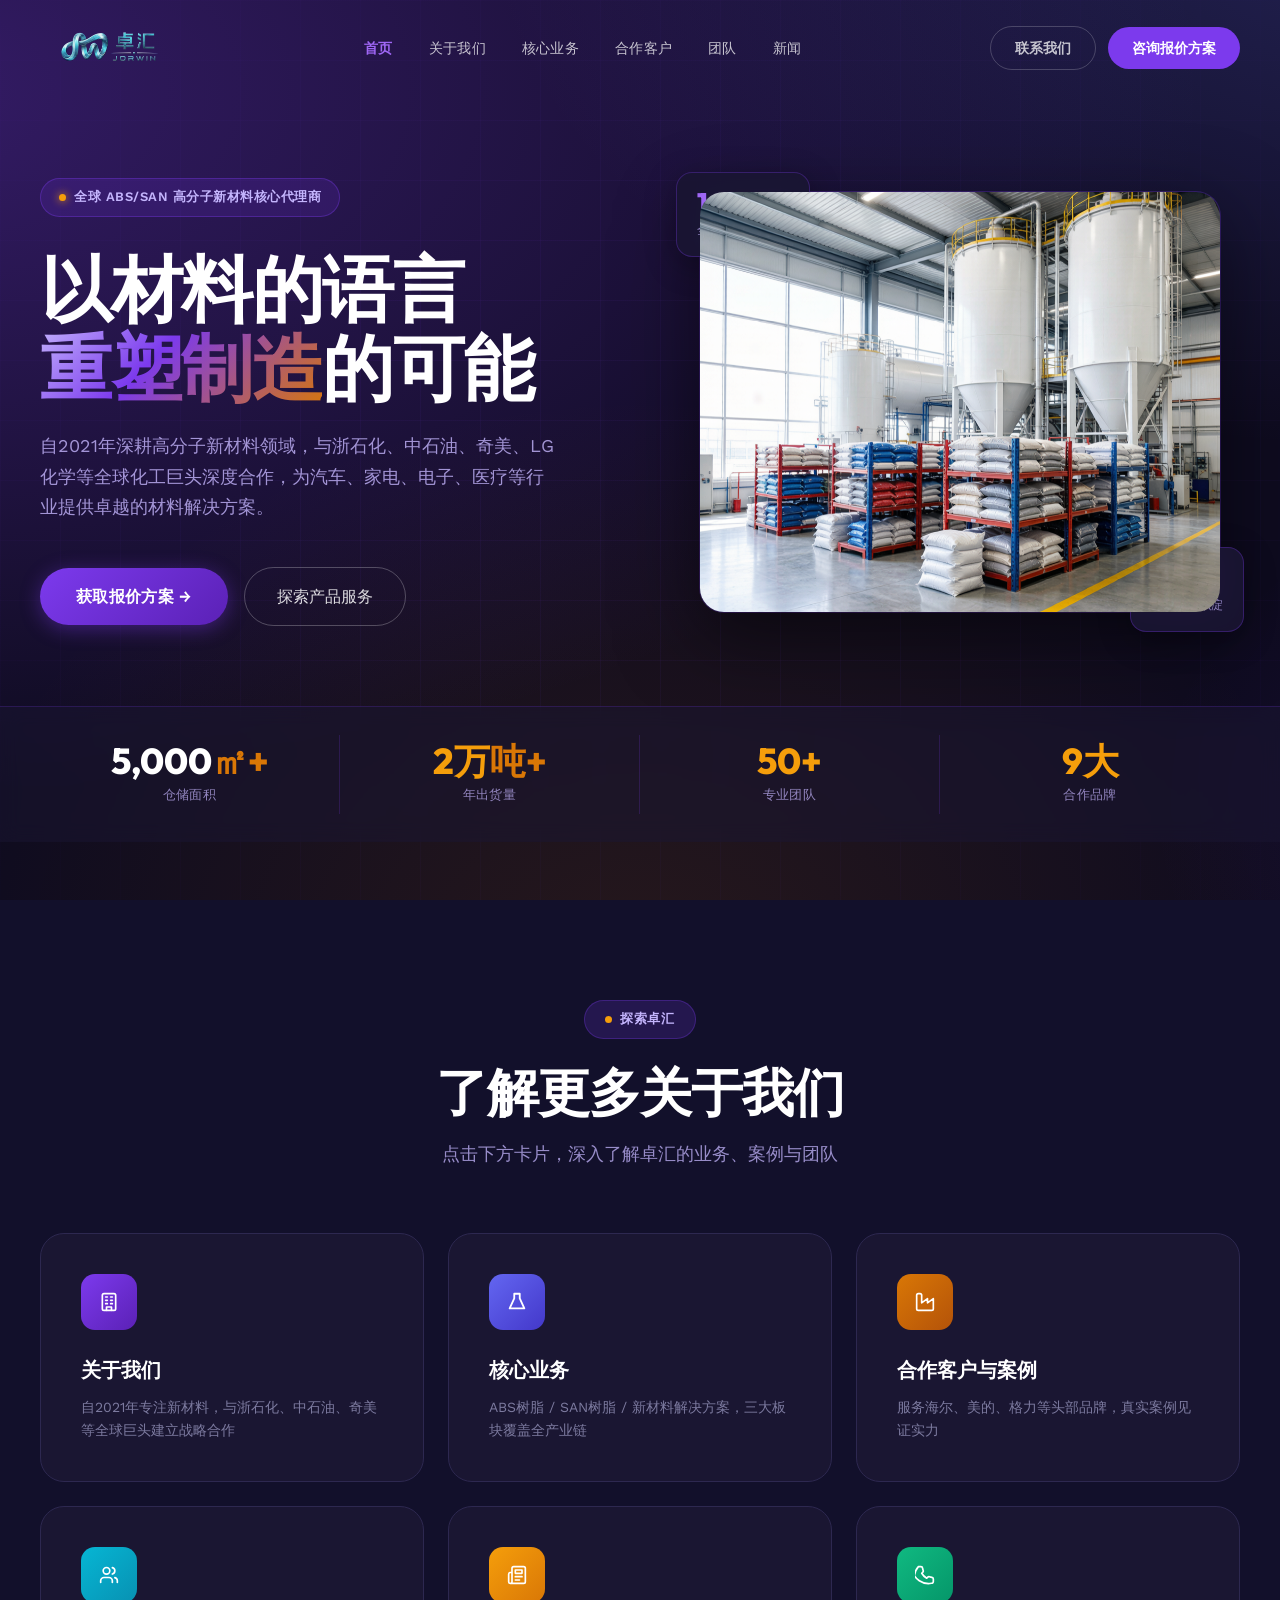
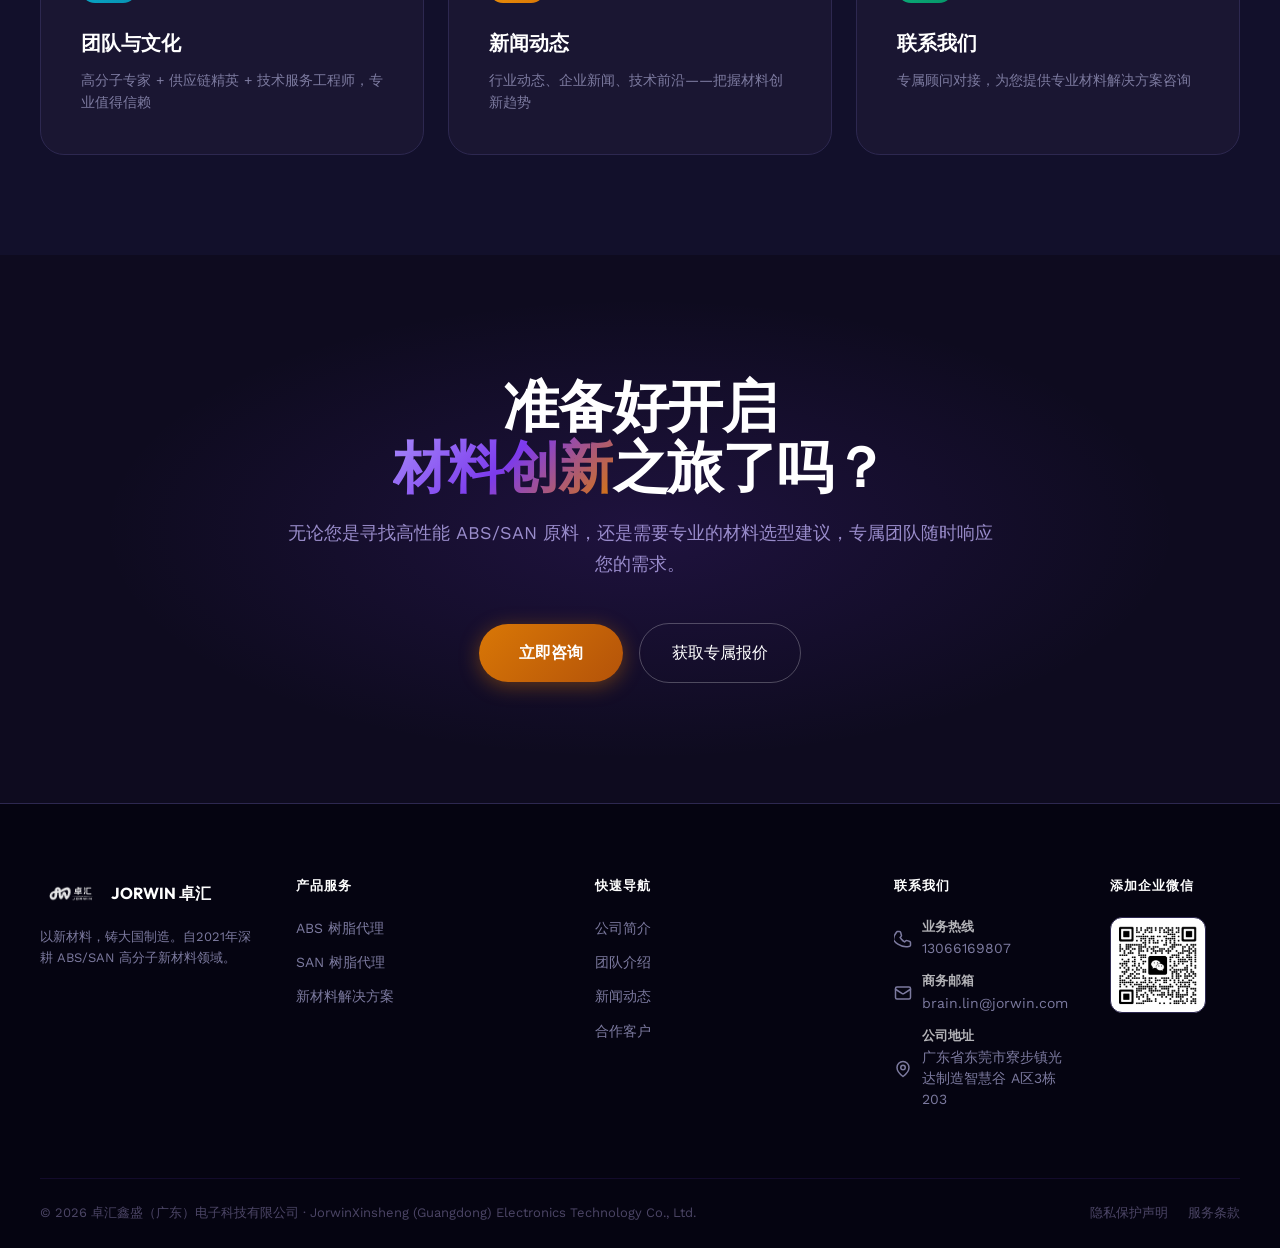
==== index.html @ 397531c6 "综合优化: 移除全站emoji→SVG图标, 修复KPI数据冗余, 降低数据表述, 添加OG标签/动态版权/aria属性/Hero CSS降级, 清理废弃资源文件" ====
<!DOCTYPE html>
<html lang="zh-CN">
<head>
  <meta charset="UTF-8">
  <meta name="viewport" content="width=device-width, initial-scale=1.0">
  <title>卓汇 JORWIN — 以新材料，铸大国制造</title>
  <meta name="description" content="卓汇JORWIN，ABS/SAN高分子新材料华南区核心代理商。代理浙石化、中石油、奇美、LG化学等顶级品牌，专注新材料服务，服务1,000+企业客户。">
  <link rel="stylesheet" href="style.css">
  <link rel="icon" type="image/png" href="assets/images/logo.png">
  <meta property="og:title" content="卓汇 JORWIN — 以新材料，铸大国制造">
  <meta property="og:description" content="卓汇鑫盛专注 ABS/SAN 高分子新材料代理与服务，浙石化华南核心代理，服务1,000+制造企业。">
  <meta property="og:type" content="website">
  <meta property="og:site_name" content="卓汇 JORWIN">
  <meta property="og:locale" content="zh_CN">
  <meta property="og:image" content="https://ceshi-vert.vercel.app/assets/og-image.png">
  <meta property="og:image:width" content="1200">
  <meta property="og:image:height" content="630">
  <meta name="twitter:card" content="summary_large_image">
  <meta name="twitter:image" content="https://ceshi-vert.vercel.app/assets/og-image.png">
</head>
<body>

<nav class="navbar scrolled" id="navbar">
  <div class="navbar-inner">
    <a href="index.html" class="nav-logo">
      <img src="assets/images/logo.png" alt="卓汇 JORWIN">
    </a>
    <ul class="nav-links" id="navLinks">
      <li><a href="index.html" class="nav-active">首页</a></li>
      <li><a href="about.html">关于我们</a></li>
      <li><a href="business.html">核心业务</a></li>
      <li><a href="cases.html">合作客户</a></li>
      <li><a href="team.html">团队</a></li>
      <li><a href="news.html">新闻</a></li>
      </ul>
    <div class="nav-cta" id="navCta">
      <a href="contact.html" class="btn-nav btn-nav-ghost">联系我们</a>
      <a href="contact.html" class="btn-nav btn-nav-primary">咨询报价方案</a>
    </div>
    <div class="nav-mobile-toggle" id="mobileToggle" aria-label="菜单">
      <span></span><span></span><span></span>
    </div>
  </div>
</nav>

<!-- ══════════════ Hero ══════════════ -->
<section class="hero" id="hero">
  <div class="hero-bg">
    <div class="hero-aurora"></div>
    <div class="hero-grid"></div>
    <div class="hero-particles" id="particles"></div>
  </div>
  <div class="hero-content">
    <div class="hero-left fade-up">
      <div class="hero-tagline">
        <span class="pulse-dot"></span>
        全球 ABS/SAN 高分子新材料核心代理商
      </div>
      <h1 class="hero-headline">
        以材料的语言<br>
        <span class="accent">重塑制造</span>的可能
      </h1>
      <p class="hero-sub">
        自2021年深耕高分子新材料领域，与浙石化、中石油、奇美、LG化学等全球化工巨头深度合作，为汽车、家电、电子、医疗等行业提供卓越的材料解决方案。
      </p>
      <div class="hero-actions">
        <a href="contact.html" class="btn-primary">获取报价方案 →</a>
        <a href="business.html" class="btn-secondary">探索产品服务</a>
      </div>
    </div>
    <div class="hero-right fade-up fade-up-delay-2">
      <div class="hero-visual">
        <div class="hero-img-frame">
          <img src="assets/images/hero-visual.png" alt="卓汇企业形象" onerror="this.src='assets/images/factory.jpg'">
          <div class="hero-img-overlay"></div>
        </div>
        <div class="hero-float-card float-card-top">
          <div class="float-card-num" data-count="1000">1,000<span style="color:#D97706">+</span></div>
          <div class="float-card-label">全球服务企业</div>
        </div>
        <div class="hero-float-card float-card-bottom">
          <div class="float-card-num">5<span style="color:#D97706">年+</span></div>
          <div class="float-card-label">行业深耕积淀</div>
        </div>
      </div>
    </div>
  </div>
  <div class="hero-kpi">
    <div class="hero-kpi-inner">
      <div class="kpi-item">
        <div class="kpi-num">5,000<span style="color:#D97706">㎡+</span></div>
        <div class="kpi-label">仓储面积</div>
      </div>
      <div class="kpi-item">
        <div class="kpi-num"><span>2万</span><span style="color:#D97706">吨+</span></div>
        <div class="kpi-label">年出货量</div>
      </div>
      <div class="kpi-item">
        <div class="kpi-num"><span class="count-up" data-target="50">50</span><span>+</span></div>
        <div class="kpi-label">专业团队</div>
      </div>
      <div class="kpi-item">
        <div class="kpi-num"><span class="count-up" data-target="9">9</span><span>大</span></div>
        <div class="kpi-label">合作品牌</div>
      </div>
    </div>
  </div>
</section>

<!-- ══════════════ 探索导航 ══════════════ -->
<section class="explore-section" id="explore">
  <div class="container">
    <div class="section-header centered fade-up">
      <div class="section-badge badge-dark"><span class="dot"></span>探索卓汇</div>
      <h2 class="section-headline dark-headline">了解更多关于我们</h2>
      <p class="section-sub dark-sub">点击下方卡片，深入了解卓汇的业务、案例与团队</p>
    </div>
    <div class="explore-grid fade-up">
      <a href="about.html" class="explore-card">
        <div class="explore-icon ei-about"><svg width="20" height="20" viewBox="0 0 24 24" fill="none" stroke="currentColor" stroke-width="2" stroke-linecap="round" stroke-linejoin="round"><rect x="4" y="2" width="16" height="20" rx="2"/><path d="M9 22v-4h6v4"/><line x1="8" y1="6" x2="10" y2="6"/><line x1="8" y1="10" x2="10" y2="10"/><line x1="8" y1="14" x2="10" y2="14"/><line x1="14" y1="6" x2="16" y2="6"/><line x1="14" y1="10" x2="16" y2="10"/><line x1="14" y1="14" x2="16" y2="14"/></svg></div>
        <div class="explore-card-title">关于我们</div>
        <div class="explore-card-desc">自2021年专注新材料，与浙石化、中石油、奇美等全球巨头建立战略合作</div>
      </a>
      <a href="business.html" class="explore-card">
        <div class="explore-icon ei-business"><svg width="22" height="22" viewBox="0 0 24 24" fill="none" stroke="currentColor" stroke-width="2" stroke-linecap="round" stroke-linejoin="round"><path d="M9 3h6v5l5 11H4L9 8V3Z"/></svg></div>
        <div class="explore-card-title">核心业务</div>
        <div class="explore-card-desc">ABS树脂 / SAN树脂 / 新材料解决方案，三大板块覆盖全产业链</div>
      </a>
      <a href="cases.html" class="explore-card">
        <div class="explore-icon ei-cases"><svg width="20" height="20" viewBox="0 0 24 24" fill="none" stroke="currentColor" stroke-width="2" stroke-linecap="round" stroke-linejoin="round"><path d="M2 20a2 2 0 0 0 2 2h16a2 2 0 0 0 2-2V8l-7 5V8l-7 5V4a2 2 0 0 0-2-2H4a2 2 0 0 0-2 2Z"/></svg></div>
        <div class="explore-card-title">合作客户与案例</div>
        <div class="explore-card-desc">服务海尔、美的、格力等头部品牌，真实案例见证实力</div>
      </a>
      <a href="team.html" class="explore-card">
        <div class="explore-icon ei-team"><svg width="20" height="20" viewBox="0 0 24 24" fill="none" stroke="currentColor" stroke-width="2" stroke-linecap="round" stroke-linejoin="round"><path d="M16 21v-2a4 4 0 0 0-4-4H6a4 4 0 0 0-4 4v2"/><circle cx="9" cy="7" r="4"/><path d="M22 21v-2a4 4 0 0 0-3-3.87"/><path d="M16 3.13a4 4 0 0 1 0 7.75"/></svg></div>
        <div class="explore-card-title">团队与文化</div>
        <div class="explore-card-desc">高分子专家 + 供应链精英 + 技术服务工程师，专业值得信赖</div>
      </a>
      <a href="news.html" class="explore-card">
        <div class="explore-icon ei-news"><svg width="20" height="20" viewBox="0 0 24 24" fill="none" stroke="currentColor" stroke-width="2" stroke-linecap="round" stroke-linejoin="round"><path d="M4 22h16a2 2 0 0 0 2-2V4a2 2 0 0 0-2-2H8a2 2 0 0 0-2 2v16a2 2 0 0 1-2 2Zm0 0a2 2 0 0 1-2-2v-9c0-1.1.9-2 2-2h2"/><path d="M18 14h-8"/><path d="M15 18h-5"/><path d="M10 6h8v4h-8V6Z"/></svg></div>
        <div class="explore-card-title">新闻动态</div>
        <div class="explore-card-desc">行业动态、企业新闻、技术前沿——把握材料创新趋势</div>
      </a>
      <a href="contact.html" class="explore-card">
        <div class="explore-icon ei-contact"><svg width="20" height="20" viewBox="0 0 24 24" fill="none" stroke="currentColor" stroke-width="2" stroke-linecap="round" stroke-linejoin="round"><path d="M22 16.92v3a2 2 0 0 1-2.18 2A19.79 19.79 0 0 1 5.19 18.85a19.5 19.5 0 0 1-6-6A19.79 19.79 0 0 1 4.11 2h3a2 2 0 0 1 2 1.72 12.84 12.84 0 0 0 .7 2.81 2 2 0 0 1-.45 2.11L8.09 9.91a16 16 0 0 0 6 6l1.27-1.27a2 2 0 0 1 2.11-.45 12.84 12.84 0 0 0 2.81.7A2 2 0 0 1 22 16.92z"/></svg></div>
        <div class="explore-card-title">联系我们</div>
        <div class="explore-card-desc">专属顾问对接，为您提供专业材料解决方案咨询</div>
      </a>
    </div>
  </div>
</section>

<!-- ══════════════ CTA ══════════════ -->
<section class="cta">
  <div class="container">
    <div class="cta-inner fade-up">
      <h2 class="cta-headline">准备好开启<br><span class="gradient-text">材料创新</span>之旅了吗？</h2>
      <p class="cta-sub">无论您是寻找高性能 ABS/SAN 原料，还是需要专业的材料选型建议，专属团队随时响应您的需求。</p>
      <div class="cta-actions">
        <a href="contact.html" class="btn-amber">立即咨询</a>
        <a href="contact.html" class="btn-secondary" style="border-color:rgba(255,255,255,0.25);color:#fff;">获取专属报价</a>
      </div>
    </div>
  </div>
</section>

<!-- ══════════════ Footer ══════════════ -->
<footer class="footer">
  <div class="container">
          <div class="footer-top">
      <div class="footer-brand">
        <div class="footer-logo-wrap">
          <img src="assets/images/logo.png" alt="卓汇 JORWIN">
          <span class="footer-logo-text">JORWIN 卓汇</span>
        </div>
        <p class="footer-tagline">以新材料，铸大国制造。自2021年深耕 ABS/SAN 高分子新材料领域。</p>
        </div>
      <div class="footer-col">
        <div class="footer-col-title">产品服务</div>
        <div class="footer-links">
          <a href="business.html">ABS 树脂代理</a>
          <a href="business.html">SAN 树脂代理</a>
          <a href="business.html">新材料解决方案</a>
          </div>
      </div>
      <div class="footer-col">
        <div class="footer-col-title">快速导航</div>
        <div class="footer-links">
          <a href="about.html">公司简介</a>
          <a href="team.html">团队介绍</a>
          <a href="news.html">新闻动态</a>
          <a href="cases.html">合作客户</a>
        </div>
      </div>
      <div class="footer-col">
        <div class="footer-col-title">联系我们</div>
        <div class="footer-contact-item">
          <span class="footer-contact-icon footer-icon-svg"><svg width="18" height="18" viewBox="0 0 24 24" fill="none" stroke="currentColor" stroke-width="2" stroke-linecap="round" stroke-linejoin="round"><path d="M22 16.92v3a2 2 0 0 1-2.18 2A19.79 19.79 0 0 1 5.19 18.85a19.5 19.5 0 0 1-6-6A19.79 19.79 0 0 1 4.11 2h3a2 2 0 0 1 2 1.72 12.84 12.84 0 0 0 .7 2.81 2 2 0 0 1-.45 2.11L8.09 9.91a16 16 0 0 0 6 6l1.27-1.27a2 2 0 0 1 2.11-.45 12.84 12.84 0 0 0 2.81.7A2 2 0 0 1 22 16.92z"/></svg></span>
          <div class="footer-contact-text"><strong>业务热线</strong>13066169807</div>
        </div>
        <div class="footer-contact-item">
          <span class="footer-contact-icon footer-icon-svg"><svg width="18" height="18" viewBox="0 0 24 24" fill="none" stroke="currentColor" stroke-width="2" stroke-linecap="round" stroke-linejoin="round"><rect x="2" y="4" width="20" height="16" rx="2"/><path d="m22 7-8.97 5.7a1.94 1.94 0 0 1-2.06 0L2 7"/></svg></span>
          <div class="footer-contact-text"><strong>商务邮箱</strong>brain.lin@jorwin.com</div>
        </div>
        <div class="footer-contact-item">
          <span class="footer-contact-icon footer-icon-svg"><svg width="18" height="18" viewBox="0 0 24 24" fill="none" stroke="currentColor" stroke-width="2" stroke-linecap="round" stroke-linejoin="round"><path d="M20 10c0 6-8 12-8 12s-8-6-8-12a8 8 0 0 1 16 0Z"/><circle cx="12" cy="10" r="3"/></svg></span>
          <div class="footer-contact-text"><strong>公司地址</strong>广东省东莞市寮步镇光达制造智慧谷 A区3栋203</div>
        </div>
      </div>
      <div class="footer-qr-col">
        <div class="footer-col-title">添加企业微信</div>
        <div class="footer-qr-img">
          <img src="assets/images/qr-wechat-real.png" alt="微信二维码">
        </div>
      </div>
        </div>
    <div class="footer-bottom">
      <div class="footer-copyright">© <span id="copyright-year"></span> 卓汇鑫盛（广东）电子科技有限公司 · JorwinXinsheng (Guangdong) Electronics Technology Co., Ltd.</div>
      <div class="footer-legal">
        <a href="privacy.html" class="footer-legal-item">隐私保护声明</a><a href="terms.html" class="footer-legal-item">服务条款</a>
        
      </div>
    </div>
  </div>
</footer>

<script src="script.js"></script>
<script>document.getElementById("copyright-year")&&(document.getElementById("copyright-year").textContent=new Date().getFullYear())</script>
</body>
</html>
---- style.css ----
/* =============================================
   JORWIN 卓汇官网 - 全局样式
   设计方向: 自然分子风 (Natural Molecular)
   主色: #7C3AED  强调色: #D97706  
   ============================================= */

/* ── Google Fonts ── */
@import url('https://fonts.googleapis.com/css2?family=Outfit:wght@300;400;500;600;700;800;900&family=Work+Sans:ital,wght@0,300;0,400;0,500;0,600;0,700;1,400&display=swap');

/* ── CSS 变量 ── */
:root {
  --purple:       #7C3AED;
  --purple-light: #9F67F5;
  --purple-deep:  #5B21B6;
  --indigo:       #6366F1;
  --amber:        #D97706;
  --amber-light:  #F59E0B;
  --dark-bg:      #0E0B1F;
  --dark-section: #12102B;
  --dark-card:    #1A1632;
  --dark-card2:   #201D3A;
  --dark-border:  #2D2850;
  --light-bg:     #FAF5FF;
  --light-card:   #FFFFFF;
  --light-border: #EDE9FE;
  --text-white:   #FFFFFF;
  --text-light:   #C4B5FD;
  --text-muted:   #7C7A9F;
  --text-dark:    #0F172A;
  --text-gray:    #475569;
  --text-subtle:  #64748B;
  --font-head:    'Outfit', 'PingFang SC', 'Microsoft YaHei', sans-serif;
  --font-body:    'Work Sans', 'PingFang SC', 'Microsoft YaHei', sans-serif;
  --radius-sm:    8px;
  --radius-md:    16px;
  --radius-lg:    24px;
  --radius-xl:    32px;
  --radius-full:  9999px;
  --shadow-card:  0 4px 24px rgba(124, 58, 237, 0.12);
  --shadow-glow:  0 0 40px rgba(124, 58, 237, 0.25);
  --transition:   0.3s cubic-bezier(0.4, 0, 0.2, 1);
}

/* ── Reset & Base ── */
*, *::before, *::after {
  box-sizing: border-box;
  margin: 0;
  padding: 0;
}

html {
  scroll-behavior: smooth;
  font-size: 16px;
}

body {
  font-family: var(--font-body);
  background: var(--dark-bg);
  color: var(--text-white);
  line-height: 1.6;
  overflow-x: hidden;
  -webkit-font-smoothing: antialiased;
}

img {
  max-width: 100%;
  display: block;
}

a {
  text-decoration: none;
  color: inherit;
}

ul, ol {
  list-style: none;
}

/* ── 通用工具 ── */
.container {
  max-width: 1280px;
  margin: 0 auto;
  padding: 0 40px;
}

.section-badge {
  display: inline-flex;
  align-items: center;
  gap: 8px;
  padding: 8px 20px;
  border-radius: var(--radius-full);
  font-family: var(--font-body);
  font-size: 13px;
  font-weight: 600;
  letter-spacing: 0.04em;
  margin-bottom: 24px;
}

.section-badge .dot {
  width: 7px;
  height: 7px;
  border-radius: 50%;
}

/* dark section badge */
.badge-dark {
  background: rgba(124, 58, 237, 0.18);
  color: #C4B5FD;
  border: 1px solid rgba(124, 58, 237, 0.3);
}
.badge-dark .dot { background: var(--amber-light); }

/* light section badge */
.badge-light {
  background: #EDE9FE;
  color: var(--purple);
  border: 1px solid #DDD6FE;
}
.badge-light .dot { background: var(--amber); }

.gradient-text {
  background: linear-gradient(135deg, #A78BFA 0%, #7C3AED 50%, #D97706 100%);
  -webkit-background-clip: text;
  -webkit-text-fill-color: transparent;
  background-clip: text;
}

/* ── 导航栏 ── */
.navbar {
  position: fixed;
  top: 0;
  left: 0;
  right: 0;
  z-index: 1000;
  padding: 0;
  transition: var(--transition);
}

.navbar.scrolled {
  background: rgba(14, 11, 31, 0.92);
  backdrop-filter: blur(20px);
  -webkit-backdrop-filter: blur(20px);
  border-bottom: 1px solid rgba(124, 58, 237, 0.2);
}

.navbar-inner {
  max-width: 1280px;
  margin: 0 auto;
  padding: 0 40px;
  height: 96px;
  display: flex;
  align-items: center;
  justify-content: space-between;
}

.nav-logo {
  display: flex;
  align-items: center;
  gap: 12px;
}

.nav-logo img {
  height: 80px;
  width: auto;
  max-height: none;
}

.nav-links {
  display: flex;
  align-items: center;
  gap: 36px;
}

.nav-links a {
  font-size: 14px;
  font-weight: 500;
  color: rgba(255, 255, 255, 0.75);
  transition: color var(--transition);
  letter-spacing: 0.02em;
}

.nav-links a:hover {
  color: var(--text-white);
}

.nav-cta {
  display: flex;
  align-items: center;
  gap: 12px;
}

.btn-nav {
  padding: 10px 24px;
  border-radius: var(--radius-full);
  font-size: 14px;
  font-weight: 600;
  font-family: var(--font-body);
  cursor: pointer;
  border: none;
  transition: all var(--transition);
}

.btn-nav-ghost {
  background: transparent;
  color: rgba(255, 255, 255, 0.75);
  border: 1px solid rgba(255, 255, 255, 0.2);
}
.btn-nav-ghost:hover {
  border-color: var(--purple-light);
  color: var(--text-white);
}

.btn-nav-primary {
  background: var(--purple);
  color: #fff;
}
.btn-nav-primary:hover {
  background: var(--purple-deep);
  box-shadow: 0 0 20px rgba(124, 58, 237, 0.5);
  transform: translateY(-1px);
}

/* Mobile menu toggle */
.nav-mobile-toggle {
  display: none;
  flex-direction: column;
  gap: 5px;
  cursor: pointer;
  padding: 4px;
}
.nav-mobile-toggle span {
  display: block;
  width: 24px;
  height: 2px;
  background: var(--text-white);
  border-radius: 2px;
  transition: var(--transition);
}

/* ── Hero 区域 ── */
.hero {
  position: relative;
  min-height: 100vh;
  display: flex;
  flex-direction: column;
  justify-content: center;
  overflow: hidden;
  background: var(--dark-bg);
}

/* Aurora 背景 */
.hero-bg {
  position: absolute;
  inset: 0;
  overflow: hidden;
}

.hero-aurora {
  position: absolute;
  inset: -50%;
  background: 
    radial-gradient(ellipse 80% 60% at 20% 30%, rgba(124, 58, 237, 0.35) 0%, transparent 65%),
    radial-gradient(ellipse 60% 50% at 80% 20%, rgba(99, 102, 241, 0.25) 0%, transparent 60%),
    radial-gradient(ellipse 50% 60% at 50% 80%, rgba(217, 119, 6, 0.12) 0%, transparent 55%),
    radial-gradient(ellipse 40% 40% at 90% 70%, rgba(124, 58, 237, 0.15) 0%, transparent 50%);
  animation: aurora-drift 18s ease-in-out infinite alternate;
}

@keyframes aurora-drift {
  0%   { transform: translate(0, 0) scale(1); }
  33%  { transform: translate(-3%, 2%) scale(1.02); }
  66%  { transform: translate(2%, -3%) scale(0.98); }
  100% { transform: translate(-1%, 1%) scale(1.01); }
}

/* 分子网格背景 */
.hero-grid {
  position: absolute;
  inset: 0;
  background-image: 
    linear-gradient(rgba(124, 58, 237, 0.06) 1px, transparent 1px),
    linear-gradient(90deg, rgba(124, 58, 237, 0.06) 1px, transparent 1px);
  background-size: 60px 60px;
  mask-image: radial-gradient(ellipse 80% 80% at 50% 50%, black 30%, transparent 100%);
}

/* 粒子 */
.hero-particles {
  position: absolute;
  inset: 0;
  overflow: hidden;
}

.particle {
  position: absolute;
  border-radius: 50%;
  animation: particle-float linear infinite;
  opacity: 0;
}

@keyframes particle-float {
  0%   { transform: translateY(100vh) scale(0); opacity: 0; }
  10%  { opacity: 1; }
  90%  { opacity: 0.6; }
  100% { transform: translateY(-100px) scale(1); opacity: 0; }
}

.hero-content {
  position: relative;
  z-index: 2;
  max-width: 1280px;
  margin: 0 auto;
  padding: 120px 40px 80px;
  display: grid;
  grid-template-columns: 1fr 1fr;
  gap: 80px;
  align-items: center;
  width: 100%;
}

.hero-left {}

.hero-tagline {
  display: inline-flex;
  align-items: center;
  gap: 8px;
  padding: 8px 18px;
  border-radius: var(--radius-full);
  background: rgba(124, 58, 237, 0.15);
  border: 1px solid rgba(124, 58, 237, 0.35);
  font-size: 13px;
  font-weight: 600;
  color: #C4B5FD;
  margin-bottom: 32px;
  letter-spacing: 0.04em;
}

.hero-tagline .pulse-dot {
  width: 7px;
  height: 7px;
  border-radius: 50%;
  background: var(--amber-light);
  box-shadow: 0 0 8px var(--amber-light);
  animation: pulse 2s ease-in-out infinite;
}

@keyframes pulse {
  0%, 100% { box-shadow: 0 0 0 0 rgba(245, 158, 11, 0.7); }
  50%       { box-shadow: 0 0 0 8px rgba(245, 158, 11, 0); }
}

.hero-headline {
  font-family: var(--font-head);
  font-size: 72px;
  font-weight: 800;
  line-height: 1.1;
  letter-spacing: -0.02em;
  color: var(--text-white);
  margin-bottom: 24px;
}

.hero-headline .accent {
  background: linear-gradient(135deg, #C4B5FD 0%, #7C3AED 40%, #D97706 100%);
  -webkit-background-clip: text;
  -webkit-text-fill-color: transparent;
  background-clip: text;
}

.hero-sub {
  font-size: 18px;
  line-height: 1.7;
  color: rgba(196, 181, 253, 0.8);
  margin-bottom: 44px;
  max-width: 520px;
}

.hero-actions {
  display: flex;
  align-items: center;
  gap: 16px;
  flex-wrap: wrap;
}

.btn-primary {
  display: inline-flex;
  align-items: center;
  gap: 10px;
  padding: 16px 36px;
  border-radius: var(--radius-full);
  background: linear-gradient(135deg, #7C3AED, #5B21B6);
  color: #fff;
  font-family: var(--font-body);
  font-size: 16px;
  font-weight: 600;
  border: none;
  cursor: pointer;
  transition: all var(--transition);
  box-shadow: 0 4px 20px rgba(124, 58, 237, 0.4);
  letter-spacing: 0.02em;
}

.btn-primary:hover {
  transform: translateY(-2px);
  box-shadow: 0 8px 32px rgba(124, 58, 237, 0.6);
  background: linear-gradient(135deg, #8B47F5, #6930E0);
}

.btn-secondary {
  display: inline-flex;
  align-items: center;
  gap: 10px;
  padding: 16px 32px;
  border-radius: var(--radius-full);
  background: transparent;
  color: rgba(255, 255, 255, 0.85);
  font-family: var(--font-body);
  font-size: 16px;
  font-weight: 500;
  border: 1.5px solid rgba(255, 255, 255, 0.25);
  cursor: pointer;
  transition: all var(--transition);
}

.btn-secondary:hover {
  border-color: var(--purple-light);
  color: #fff;
  background: rgba(124, 58, 237, 0.1);
}

.hero-right {
  position: relative;
  display: flex;
  justify-content: center;
  align-items: center;
}

.hero-visual {
  position: relative;
  width: 100%;
  max-width: 520px;
}

.hero-img-frame {
  border-radius: 24px;
  overflow: hidden;
  position: relative;
  box-shadow: 0 24px 80px rgba(0, 0, 0, 0.5), 0 0 0 1px rgba(124, 58, 237, 0.3);
  /* ⬇ 图片加载失败时的纯CSS降级背景 */
  background: linear-gradient(135deg, #1E1B4B 0%, #312E81 40%, #5B21B6 75%, #7C3AED 100%);
}

.hero-img-frame img {
  width: 100%;
  height: 420px;
  object-fit: cover;
  object-position: center;
  /* 图片覆盖在降级背景之上 */
  position: relative;
  z-index: 1;
}

.hero-img-overlay {
  position: absolute;
  inset: 0;
  background: linear-gradient(to top, rgba(14, 11, 31, 0.6) 0%, transparent 60%);
}

/* 浮动数据卡 */
.hero-float-card {
  position: absolute;
  background: rgba(26, 22, 50, 0.9);
  backdrop-filter: blur(16px);
  -webkit-backdrop-filter: blur(16px);
  border: 1px solid rgba(124, 58, 237, 0.3);
  border-radius: 16px;
  padding: 16px 20px;
  box-shadow: 0 8px 32px rgba(0, 0, 0, 0.3);
  animation: float-gentle 6s ease-in-out infinite;
}

.hero-float-card:nth-child(2) { animation-delay: -3s; }

@keyframes float-gentle {
  0%, 100% { transform: translateY(0); }
  50%       { transform: translateY(-8px); }
}

.float-card-top {
  top: -20px;
  left: -24px;
}

.float-card-bottom {
  bottom: -20px;
  right: -24px;
  animation-delay: -2s !important;
}

.float-card-num {
  font-family: var(--font-head);
  font-size: 28px;
  font-weight: 800;
  color: var(--purple-light);
  line-height: 1;
  margin-bottom: 4px;
}

.float-card-label {
  font-size: 12px;
  color: rgba(196, 181, 253, 0.7);
  white-space: nowrap;
}

/* KPI 条 */
.hero-kpi {
  position: relative;
  z-index: 2;
  border-top: 1px solid rgba(124, 58, 237, 0.2);
  background: rgba(26, 22, 50, 0.5);
  backdrop-filter: blur(10px);
}

.hero-kpi-inner {
  max-width: 1280px;
  margin: 0 auto;
  padding: 28px 40px;
  display: grid;
  grid-template-columns: repeat(4, 1fr);
  gap: 0;
}

.kpi-item {
  text-align: center;
  padding: 8px 20px;
  border-right: 1px solid rgba(124, 58, 237, 0.2);
}

.kpi-item:last-child {
  border-right: none;
}

.kpi-num {
  font-family: var(--font-head);
  font-size: 36px;
  font-weight: 800;
  color: var(--text-white);
  line-height: 1;
  margin-bottom: 6px;
}

.kpi-num span {
  color: var(--amber-light);
}

.kpi-label {
  font-size: 13px;
  color: rgba(196, 181, 253, 0.7);
  letter-spacing: 0.03em;
}

/* ── About 公司简介 ── */
.about {
  background: var(--light-bg);
  padding: 120px 0;
  position: relative;
  overflow: hidden;
}

.about::before {
  content: '';
  position: absolute;
  top: -200px;
  right: -200px;
  width: 600px;
  height: 600px;
  background: radial-gradient(circle, rgba(124, 58, 237, 0.06) 0%, transparent 70%);
  pointer-events: none;
}

.about-content {
  display: grid;
  grid-template-columns: 1fr 1fr;
  gap: 80px;
  align-items: start;
  margin-bottom: 72px;
}

.about-left {}

.about-headline {
  font-family: var(--font-head);
  font-size: 52px;
  font-weight: 800;
  line-height: 1.15;
  letter-spacing: -0.02em;
  color: var(--text-dark);
  margin-bottom: 24px;
}

.about-desc {
  font-size: 17px;
  line-height: 1.8;
  color: var(--text-gray);
  margin-bottom: 36px;
}

.about-badges {
  display: flex;
  flex-wrap: wrap;
  gap: 10px;
}

.about-badge-tag {
  padding: 6px 16px;
  border-radius: var(--radius-full);
  background: #EDE9FE;
  color: var(--purple);
  font-size: 13px;
  font-weight: 600;
  border: 1px solid #DDD6FE;
}

.about-right {
  position: relative;
}

.about-img-wrap {
  border-radius: 20px;
  overflow: hidden;
  box-shadow: 0 20px 60px rgba(124, 58, 237, 0.15);
  border: 1px solid var(--light-border);
}

.about-img-wrap img {
  width: 100%;
  height: 420px;
  object-fit: cover;
}

.about-img-badge {
  position: absolute;
  bottom: -20px;
  left: -20px;
  background: linear-gradient(135deg, #7C3AED, #5B21B6);
  border-radius: 16px;
  padding: 20px 28px;
  box-shadow: 0 12px 40px rgba(124, 58, 237, 0.4);
}

.about-img-badge-num {
  font-family: var(--font-head);
  font-size: 36px;
  font-weight: 800;
  color: #fff;
  line-height: 1;
  margin-bottom: 4px;
}

.about-img-badge-label {
  font-size: 13px;
  color: rgba(255, 255, 255, 0.8);
  white-space: nowrap;
}

/* About Stats */
.about-stats {
  display: grid;
  grid-template-columns: repeat(4, 1fr);
  gap: 0;
  background: #fff;
  border-radius: var(--radius-lg);
  overflow: hidden;
  box-shadow: var(--shadow-card);
  border: 1px solid var(--light-border);
}

.stat-item {
  padding: 36px 24px;
  text-align: center;
  border-right: 1px solid var(--light-border);
  transition: background var(--transition);
}

.stat-item:last-child {
  border-right: none;
}

.stat-item:hover {
  background: #F5F0FF;
}

.stat-num {
  font-family: var(--font-head);
  font-size: 44px;
  font-weight: 800;
  color: var(--purple);
  line-height: 1;
  margin-bottom: 8px;
}

.stat-label {
  font-size: 14px;
  color: var(--text-subtle);
  font-weight: 500;
}

/* ── Business 核心业务 ── */
.business {
  background: var(--dark-section);
  padding: 120px 0;
  position: relative;
  overflow: hidden;
}

.business::before {
  content: '';
  position: absolute;
  top: -300px;
  left: -300px;
  width: 800px;
  height: 800px;
  background: radial-gradient(circle, rgba(124, 58, 237, 0.08) 0%, transparent 60%);
  pointer-events: none;
}

.business::after {
  content: '';
  position: absolute;
  bottom: -200px;
  right: -200px;
  width: 600px;
  height: 600px;
  background: radial-gradient(circle, rgba(217, 119, 6, 0.05) 0%, transparent 60%);
  pointer-events: none;
}

.section-header {
  margin-bottom: 64px;
}

.section-header.centered {
  text-align: center;
}

.section-headline {
  font-family: var(--font-head);
  font-size: 52px;
  font-weight: 800;
  line-height: 1.15;
  letter-spacing: -0.02em;
  margin-bottom: 16px;
}

.section-sub {
  font-size: 18px;
  line-height: 1.7;
  max-width: 680px;
}

.section-header.centered .section-sub {
  margin: 0 auto;
}

/* dark 区域文字 */
.dark-headline { color: var(--text-white); }
.dark-sub      { color: rgba(196, 181, 253, 0.75); }

/* light 区域文字 */
.light-headline { color: var(--text-dark); }
.light-sub      { color: var(--text-gray); }

.biz-cards {
  display: grid;
  grid-template-columns: repeat(3, 1fr);
  gap: 24px;
}

.biz-card {
  background: var(--dark-card);
  border: 1px solid var(--dark-border);
  border-radius: var(--radius-lg);
  padding: 40px;
  transition: all var(--transition);
  position: relative;
  overflow: hidden;
}

.biz-card::before {
  content: '';
  position: absolute;
  top: 0;
  left: 0;
  right: 0;
  height: 3px;
  border-radius: 3px 3px 0 0;
  opacity: 0;
  transition: opacity var(--transition);
}

.biz-card:nth-child(1)::before { background: linear-gradient(90deg, #7C3AED, #9F67F5); }
.biz-card:nth-child(2)::before { background: linear-gradient(90deg, #6366F1, #818CF8); }
.biz-card:nth-child(3)::before { background: linear-gradient(90deg, #D97706, #F59E0B); }

.biz-card:hover {
  background: var(--dark-card2);
  border-color: rgba(124, 58, 237, 0.4);
  transform: translateY(-4px);
  box-shadow: 0 12px 40px rgba(0, 0, 0, 0.3);
}

.biz-card:hover::before {
  opacity: 1;
}

.biz-icon {
  width: calc(100% + 80px);
  height: 200px;
  border-radius: var(--radius-lg) var(--radius-lg) 0 0;
  overflow: hidden;
  margin: -40px 0 28px -40px;
  background: transparent;
  border: none;
  display: block;
}

.biz-img {
  width: 100%;
  height: 100%;
  object-fit: cover;
  display: block;
}

.biz-card-title {
  font-family: var(--font-head);
  font-size: 22px;
  font-weight: 700;
  color: var(--text-white);
  margin-bottom: 14px;
}

.biz-card-desc {
  font-size: 15px;
  line-height: 1.75;
  color: rgba(196, 181, 253, 0.7);
  margin-bottom: 28px;
}

.biz-card-tags {
  display: flex;
  flex-wrap: wrap;
  gap: 8px;
  margin-bottom: 28px;
}

.biz-tag {
  padding: 4px 12px;
  border-radius: var(--radius-full);
  background: rgba(124, 58, 237, 0.15);
  color: rgba(196, 181, 253, 0.85);
  font-size: 12px;
  font-weight: 500;
  border: 1px solid rgba(124, 58, 237, 0.25);
}

.biz-card:nth-child(3) .biz-tag {
  background: rgba(217, 119, 6, 0.12);
  color: rgba(251, 191, 36, 0.85);
  border-color: rgba(217, 119, 6, 0.25);
}

.biz-metric {
  display: flex;
  align-items: baseline;
  gap: 6px;
}

.biz-metric-num {
  font-family: var(--font-head);
  font-size: 28px;
  font-weight: 800;
  color: var(--purple-light);
}

.biz-card:nth-child(3) .biz-metric-num { color: var(--amber-light); }

.biz-metric-unit {
  font-size: 14px;
  color: rgba(196, 181, 253, 0.6);
}

/* ── Industries 应用行业 ── */
.industries {
  background: var(--light-bg);
  padding: 120px 0;
}

.industry-grid {
  display: grid;
  grid-template-columns: repeat(3, 1fr);
  gap: 24px;
}

.industry-card {
  position: relative;
  border-radius: var(--radius-md);
  overflow: hidden;
  height: 240px;
  cursor: pointer;
  box-shadow: 0 8px 32px rgba(0, 0, 0, 0.12);
  transition: transform var(--transition);
}

.industry-card:hover {
  transform: translateY(-4px);
}

.industry-card img {
  width: 100%;
  height: 100%;
  object-fit: cover;
  transition: transform 0.6s ease;
}

.industry-card:hover img {
  transform: scale(1.05);
}

.industry-overlay {
  position: absolute;
  inset: 0;
  background: linear-gradient(to top, rgba(14, 11, 31, 0.85) 0%, rgba(14, 11, 31, 0.2) 60%, transparent 100%);
}

.industry-label {
  position: absolute;
  bottom: 20px;
  left: 20px;
  font-family: var(--font-head);
  font-size: 18px;
  font-weight: 700;
  color: #fff;
}

.industry-label span {
  display: block;
  font-size: 12px;
  font-weight: 400;
  color: rgba(255, 255, 255, 0.7);
  margin-top: 2px;
}

/* ── Cases 客户案例 ── */
.cases {
  background: var(--dark-section);
  padding: 120px 0;
  position: relative;
  overflow: hidden;
}

/* 客户Logo墙 */
.logo-wall {
  margin-bottom: 36px;
  overflow: hidden;
}

.logo-wall-title {
  text-align: center;
  font-size: 13px;
  font-weight: 600;
  color: var(--text-muted);
  letter-spacing: 0.1em;
  text-transform: uppercase;
  margin-bottom: 24px;
}

.logo-track-wrapper {
  position: relative;
  overflow: hidden;
}

.logo-track-wrapper::before,
.logo-track-wrapper::after {
  content: '';
  position: absolute;
  top: 0;
  bottom: 0;
  width: 160px;
  z-index: 2;
  pointer-events: none;
}

.logo-track-wrapper::before {
  left: 0;
  background: linear-gradient(to right, var(--dark-section), transparent);
}

.logo-track-wrapper::after {
  right: 0;
  background: linear-gradient(to left, var(--dark-section), transparent);
}

.logo-track {
  display: flex;
  gap: 0;
  animation: logo-scroll 30s linear infinite;
  width: max-content;
}

.logo-track:hover { animation-play-state: paused; }

@keyframes logo-scroll {
  0%   { transform: translateX(0); }
  100% { transform: translateX(-50%); }
}

.logo-item {
  width: 220px;
  height: 100px;
  display: flex;
  align-items: center;
  justify-content: center;
  padding: 16px 28px;
  border-right: 1px solid rgba(124, 58, 237, 0.12);
  flex-shrink: 0;
  transition: all var(--transition);
}

.logo-item img {
  max-width: 100%;
  max-height: 70px;
  width: auto;
  object-fit: contain;
  opacity: 0.85;
  transition: all var(--transition);
}

.logo-item:hover img {
  opacity: 1;
}

/* 案例卡片 */
.case-cards {
  display: grid;
  grid-template-columns: repeat(2, 1fr);
  gap: 24px;
}

.case-card {
  background: var(--dark-card);
  border: 1px solid var(--dark-border);
  border-radius: var(--radius-lg);
  padding: 40px;
  transition: all var(--transition);
}

.case-card:hover {
  border-color: rgba(124, 58, 237, 0.4);
  transform: translateY(-3px);
  box-shadow: 0 12px 40px rgba(0, 0, 0, 0.25);
}

.case-industry-tag {
  display: inline-flex;
  align-items: center;
  gap: 6px;
  padding: 5px 14px;
  border-radius: var(--radius-full);
  background: rgba(217, 119, 6, 0.12);
  color: #FBB140;
  font-size: 12px;
  font-weight: 600;
  border: 1px solid rgba(217, 119, 6, 0.25);
  margin-bottom: 20px;
}

.case-card-title {
  font-family: var(--font-head);
  font-size: 22px;
  font-weight: 700;
  color: var(--text-white);
  margin-bottom: 16px;
  line-height: 1.3;
}

.case-card-desc {
  font-size: 15px;
  line-height: 1.75;
  color: rgba(196, 181, 253, 0.7);
  margin-bottom: 28px;
}

.case-metrics {
  display: flex;
  gap: 36px;
  padding-top: 24px;
  border-top: 1px solid var(--dark-border);
}

.case-metric {}

.case-metric-num {
  font-family: var(--font-head);
  font-size: 28px;
  font-weight: 800;
  color: var(--purple-light);
  line-height: 1;
  margin-bottom: 4px;
}

.case-metric-label {
  font-size: 13px;
  color: var(--text-muted);
}

/* ── Team 团队 ── */
.team {
  background: var(--light-bg);
  padding: 120px 0;
}

.team-grid {
  display: grid;
  grid-template-columns: repeat(3, 1fr);
  gap: 24px;
}

.team-card {
  background: var(--light-card);
  border: 1px solid var(--light-border);
  border-radius: var(--radius-lg);
  padding: 40px;
  text-align: center;
  transition: all var(--transition);
  box-shadow: 0 4px 24px rgba(124, 58, 237, 0.06);
}

.team-card:hover {
  transform: translateY(-4px);
  box-shadow: 0 12px 40px rgba(124, 58, 237, 0.15);
  border-color: var(--purple);
}

/* team capability cards (v2: department-based, no fake persons) */
.team-capability-card {
  border-left: 4px solid var(--purple);
}
.team-capability-card .team-name {
  color: var(--text-dark);
}
.team-capability-icon {
  font-size: 48px;
  margin-bottom: 12px;
  display: block;
}

.team-name {
  font-family: var(--font-head);
  font-size: 22px;
  font-weight: 700;
  color: var(--text-dark);
  margin-bottom: 6px;
}

.team-role {
  font-size: 14px;
  font-weight: 600;
  color: var(--purple);
  margin-bottom: 16px;
}

.team-bio {
  font-size: 14px;
  line-height: 1.7;
  color: var(--text-gray);
  margin-bottom: 20px;
}

.team-expertise {
  display: flex;
  flex-wrap: wrap;
  gap: 6px;
  justify-content: center;
}

.expertise-tag {
  padding: 4px 12px;
  border-radius: var(--radius-full);
  background: #EDE9FE;
  color: var(--purple);
  font-size: 12px;
  font-weight: 500;
  border: 1px solid #DDD6FE;
}

/* ── News 新闻动态 ── */
.news {
  background: var(--dark-section);
  padding: 120px 0;
}

.news-grid {
  display: grid;
  grid-template-columns: repeat(3, 1fr);
  gap: 24px;
  margin-bottom: 48px;
}

.news-card {
  background: var(--dark-card);
  border: 1px solid var(--dark-border);
  border-radius: var(--radius-md);
  overflow: hidden;
  transition: all var(--transition);
}

.news-card:hover {
  border-color: rgba(124, 58, 237, 0.4);
  transform: translateY(-3px);
  box-shadow: 0 12px 32px rgba(0, 0, 0, 0.25);
}

.news-img {
  width: 100%;
  height: 200px;
  object-fit: cover;
}

.news-img-placeholder {
  width: 100%;
  height: 200px;
  display: flex;
  align-items: center;
  justify-content: center;
  font-size: 48px;
}

.news-content {
  padding: 28px;
}

.news-meta {
  display: flex;
  align-items: center;
  gap: 12px;
  margin-bottom: 14px;
}

.news-date {
  font-size: 12px;
  font-weight: 600;
  color: var(--purple-light);
  letter-spacing: 0.04em;
}

.news-cat {
  padding: 3px 10px;
  border-radius: var(--radius-full);
  background: rgba(124, 58, 237, 0.15);
  color: rgba(196, 181, 253, 0.85);
  font-size: 11px;
  font-weight: 600;
  border: 1px solid rgba(124, 58, 237, 0.2);
}

.news-title {
  font-family: var(--font-head);
  font-size: 17px;
  font-weight: 700;
  color: var(--text-white);
  line-height: 1.45;
  margin-bottom: 12px;
}

.news-excerpt {
  font-size: 14px;
  line-height: 1.7;
  color: var(--text-muted);
}

.news-more-wrap {
  text-align: center;
}

.btn-outline-light {
  display: inline-flex;
  align-items: center;
  gap: 8px;
  padding: 14px 32px;
  border-radius: var(--radius-full);
  border: 1.5px solid rgba(196, 181, 253, 0.35);
  color: rgba(196, 181, 253, 0.85);
  font-family: var(--font-body);
  font-size: 15px;
  font-weight: 500;
  cursor: pointer;
  background: transparent;
  transition: all var(--transition);
}

.btn-outline-light:hover {
  border-color: var(--purple-light);
  color: #fff;
  background: rgba(124, 58, 237, 0.12);
}

/* ── CTA 区域 ── */
.cta {
  background: var(--dark-bg);
  padding: 120px 0;
  position: relative;
  overflow: hidden;
}

.cta::before {
  content: '';
  position: absolute;
  inset: 0;
  background: 
    radial-gradient(ellipse 60% 60% at 50% 50%, rgba(124, 58, 237, 0.15) 0%, transparent 70%);
  pointer-events: none;
}

.cta-inner {
  position: relative;
  text-align: center;
  max-width: 720px;
  margin: 0 auto;
}

.cta-headline {
  font-family: var(--font-head);
  font-size: 56px;
  font-weight: 800;
  color: var(--text-white);
  letter-spacing: -0.02em;
  line-height: 1.1;
  margin-bottom: 20px;
}

.cta-sub {
  font-size: 18px;
  line-height: 1.7;
  color: rgba(196, 181, 253, 0.75);
  margin-bottom: 44px;
}

.cta-actions {
  display: flex;
  align-items: center;
  justify-content: center;
  gap: 16px;
  flex-wrap: wrap;
}

.btn-amber {
  display: inline-flex;
  align-items: center;
  gap: 10px;
  padding: 16px 40px;
  border-radius: var(--radius-full);
  background: linear-gradient(135deg, #D97706, #B45309);
  color: #fff;
  font-family: var(--font-body);
  font-size: 16px;
  font-weight: 600;
  border: none;
  cursor: pointer;
  transition: all var(--transition);
  box-shadow: 0 4px 20px rgba(217, 119, 6, 0.4);
}

.btn-amber:hover {
  transform: translateY(-2px);
  box-shadow: 0 8px 32px rgba(217, 119, 6, 0.6);
}

/* Contact 联系区块 */
.contact-strip {
  background: rgba(26, 22, 50, 0.7);
  border: 1px solid var(--dark-border);
  border-radius: var(--radius-xl);
  padding: 48px 64px;
  display: grid;
  grid-template-columns: repeat(3, 1fr);
  gap: 0;
  margin-top: 80px;
}

.contact-item {
  display: flex;
  align-items: center;
  gap: 20px;
  padding: 0 32px;
  border-right: 1px solid var(--dark-border);
}

.contact-item:first-child { padding-left: 0; }
.contact-item:last-child  { border-right: none; padding-right: 0; }

.contact-icon {
  width: 48px;
  height: 48px;
  border-radius: 12px;
  background: rgba(124, 58, 237, 0.15);
  border: 1px solid rgba(124, 58, 237, 0.3);
  display: flex;
  align-items: center;
  justify-content: center;
  font-size: 20px;
  flex-shrink: 0;
}

.contact-info {}

.contact-label {
  font-size: 12px;
  color: var(--text-muted);
  margin-bottom: 4px;
  font-weight: 500;
  letter-spacing: 0.04em;
}

.contact-value {
  font-size: 15px;
  font-weight: 600;
  color: var(--text-white);
}

/* ── Footer ── */
.footer {
  background: #050411;
  border-top: 1px solid var(--dark-border);
  padding: 72px 0 0;
}

.footer-top {
  display: grid;
  grid-template-columns: 220px 1fr 1fr 180px 130px;
  gap: 36px;
  padding-bottom: 56px;
  border-bottom: 1px solid rgba(124, 58, 237, 0.12);
}

.footer-brand {}

.footer-logo-wrap {
  display: flex;
  align-items: center;
  gap: 10px;
  margin-bottom: 14px;
}

.footer-logo-wrap img {
  height: 36px;
  width: auto;
  filter: brightness(0) invert(1);
  opacity: 0.9;
}

.footer-logo-text {
  font-family: var(--font-head);
  font-size: 16px;
  font-weight: 700;
  color: var(--text-white);
}

.footer-tagline {
  font-size: 13px;
  line-height: 1.65;
  color: var(--text-muted);
  margin-bottom: 18px;
}

.footer-social {
  display: flex;
  gap: 8px;
}

.social-btn {
  width: 34px;
  height: 34px;
  border-radius: 8px;
  background: rgba(124, 58, 237, 0.12);
  border: 1px solid rgba(124, 58, 237, 0.25);
  display: flex;
  align-items: center;
  justify-content: center;
  font-size: 15px;
  cursor: pointer;
  transition: all var(--transition);
  text-decoration: none;
}

.social-btn:hover {
  background: rgba(124, 58, 237, 0.25);
  border-color: var(--purple-light);
  transform: translateY(-2px);
}

.social-text {
  font-size: 13px;
  color: rgba(124, 114, 159, 0.7);
  align-self: center;
}

/* Footer QR 列 */
.footer-qr-col {
  display: flex;
  flex-direction: column;
  align-items: flex-start;
  gap: 0;
  padding-top: 0;
}

/* ── 合作品牌滚动墙 ── */
.brand-scroll-section {
  overflow: hidden;
  padding-bottom: 24px;
}

/* Track Wrapper */
.brand-track-wrapper {
  position: relative;
  overflow: hidden;
}

.brand-track-wrapper::before,
.brand-track-wrapper::after {
  content: '';
  position: absolute;
  top: 0;
  bottom: 0;
  width: 80px;
  z-index: 2;
  pointer-events: none;
}

.brand-track-wrapper::before {
  left: 0;
  background: linear-gradient(to right, #FAF5FF, transparent);
}

.brand-track-wrapper::after {
  right: 0;
  background: linear-gradient(to left, #FAF5FF, transparent);
}

/* Brand Track */
.brand-track {
  display: flex;
  gap: 24px;
  width: max-content;
  padding: 8px 0;
  animation: brand-scroll 50s linear infinite;
}

.brand-track:hover {
  animation-play-state: paused;
}

@keyframes brand-scroll {
  0%   { transform: translateX(0); }
  100% { transform: translateX(-50%); }
}

/* Brand Card */
.brand-card {
  width: 200px;
  flex-shrink: 0;
  background: #fff;
  border: 1px solid #EDE9FE;
  border-radius: 24px;
  padding: 32px 24px;
  text-align: center;
  transition: all 0.3s ease;
  display: flex;
  flex-direction: column;
  align-items: center;
  gap: 16px;
}

.brand-card:hover {
  border-color: #7C3AED;
  box-shadow: 0 8px 32px rgba(124, 58, 237, 0.1);
  transform: translateY(-4px);
}

.brand-logo-img {
  width: 200px;
  height: 60px;
  object-fit: contain;
  display: block;
}

.brand-name {
  font-family: var(--font-head);
  font-size: 18px;
  font-weight: 700;
  color: #0F172A;
  line-height: 1.2;
}

.brand-origin {
  font-size: 12px;
  color: #94A3B8;
  font-weight: 500;
  letter-spacing: 0.05em;
  text-transform: uppercase;
}

.brand-desc {
  font-size: 13px;
  color: #64748B;
  line-height: 1.6;
}

.footer-qr-img {
  width: 96px;
  height: 96px;
  border-radius: 12px;
  border: 1px solid var(--dark-border);
  background: #fff;
  padding: 6px;
  flex-shrink: 0;
}

.footer-qr-img img {
  width: 100%;
  height: 100%;
  object-fit: contain;
  filter: none;
  opacity: 1;
}

.footer-qr-text {
  font-size: 11px;
  color: var(--text-muted);
  text-align: left;
  line-height: 1.5;
}

.footer-qr-text strong {
  display: block;
  color: rgba(255, 255, 255, 0.85);
  font-size: 13px;
  font-weight: 600;
  margin-bottom: 1px;
}

.footer-col-title {
  font-size: 13px;
  font-weight: 700;
  color: var(--text-white);
  letter-spacing: 0.08em;
  text-transform: uppercase;
  margin-bottom: 20px;
}

.footer-links {
  display: flex;
  flex-direction: column;
  gap: 12px;
}

.footer-links a {
  font-size: 14px;
  color: var(--text-muted);
  transition: color var(--transition);
  display: flex;
  align-items: center;
  gap: 6px;
}

.footer-links a:hover {
  color: var(--purple-light);
}

.footer-contact-item {
  display: flex;
  gap: 10px;
  margin-bottom: 12px;
}

.footer-contact-icon {
  font-size: 14px;
  flex-shrink: 0;
  margin-top: 2px;
}

.footer-icon-svg {
  display: inline-flex;
  align-items: center;
  color: var(--text-muted);
}

.footer-contact-text {
  font-size: 14px;
  color: var(--text-muted);
  line-height: 1.5;
}

.footer-contact-text strong {
  display: block;
  color: rgba(255, 255, 255, 0.7);
  font-weight: 600;
  font-size: 13px;
  margin-bottom: 2px;
}

/* Footer Bottom */
.footer-bottom {
  padding: 24px 0;
  display: flex;
  align-items: center;
  justify-content: space-between;
  flex-wrap: wrap;
  gap: 12px;
}

.footer-copyright {
  font-size: 13px;
  color: rgba(124, 114, 159, 0.6);
}

.footer-legal {
  display: flex;
  gap: 20px;
}

.footer-legal-item {
  font-size: 13px;
  color: rgba(124, 114, 159, 0.6);
  text-decoration: none;
  transition: color 0.2s;
}
a.footer-legal-item:hover {
  color: var(--purple);
}

/* ── 法律声明页面内容样式 ── */
.legal-content {
  padding: 20px 0 60px;
}
.legal-update {
  font-size: 14px;
  color: var(--text-gray);
  margin-bottom: 32px;
  padding-bottom: 24px;
  border-bottom: 1px solid var(--light-border);
}
.legal-content h2 {
  font-family: var(--font-head);
  font-size: 22px;
  font-weight: 700;
  color: var(--text-dark);
  margin-top: 40px;
  margin-bottom: 16px;
}
.legal-content h2:first-of-type {
  margin-top: 0;
}
.legal-content p {
  font-size: 15px;
  line-height: 1.85;
  color: var(--text-gray);
  margin-bottom: 16px;
}
.legal-content ul {
  margin-bottom: 20px;
  padding-left: 20px;
}
.legal-content li {
  font-size: 15px;
  line-height: 1.85;
  color: var(--text-gray);
  margin-bottom: 8px;
}
.legal-contact {
  list-style: none;
  padding-left: 0 !important;
}
.legal-contact li {
  font-size: 15px;
  line-height: 1.85;
  color: var(--text-gray);
  margin-bottom: 4px;
}

/* ── Nav Active 状态（多页面）── */
.nav-links a.active,
.nav-links a.nav-active {
  color: var(--purple-light) !important;
  font-weight: 600;
}

/* ── 子页面 Hero（小号 Hero，用于非首页）── */
.page-hero {
  position: relative;
  background: var(--dark-section);
  padding: 160px 0 80px;
  overflow: hidden;
  border-bottom: 1px solid var(--dark-border);
}

.page-hero::before {
  content: '';
  position: absolute;
  inset: 0;
  background: radial-gradient(ellipse 60% 60% at 50% 30%, rgba(124, 58, 237, 0.18) 0%, transparent 60%);
  pointer-events: none;
}

.page-hero-title {
  font-family: var(--font-head);
  font-size: 56px;
  font-weight: 800;
  color: var(--text-white);
  text-align: center;
  letter-spacing: -0.02em;
}

.page-hero-sub {
  text-align: center;
  font-size: 18px;
  color: rgba(196, 181, 253, 0.7);
  margin-top: 16px;
  max-width: 600px;
  margin-left: auto;
  margin-right: auto;
}

/* ── 面包屑 ── */
.breadcrumb {
  display: flex;
  align-items: center;
  justify-content: center;
  gap: 8px;
  margin-bottom: 20px;
  font-size: 13px;
  color: var(--text-muted);
}

.breadcrumb a {
  color: var(--text-muted);
  transition: color var(--transition);
}

.breadcrumb a:hover {
  color: var(--purple-light);
}

.breadcrumb .sep {
  color: var(--dark-border);
}

.breadcrumb .current {
  color: var(--purple-light);
  font-weight: 600;
}

/* ── 探索卡片（首页链接卡片）── */
.explore-section {
  background: var(--dark-section);
  padding: 100px 0;
  position: relative;
}

.explore-grid {
  display: grid;
  grid-template-columns: repeat(3, 1fr);
  gap: 24px;
}

.explore-card {
  display: block;
  background: var(--dark-card);
  border: 1px solid var(--dark-border);
  border-radius: var(--radius-lg);
  padding: 40px;
  transition: all var(--transition);
  text-decoration: none;
  position: relative;
  overflow: hidden;
}

.explore-card::after {
  content: '→';
  position: absolute;
  top: 32px;
  right: 32px;
  font-size: 20px;
  color: var(--purple-light);
  opacity: 0;
  transform: translateX(-8px);
  transition: all var(--transition);
}

.explore-card:hover {
  border-color: rgba(124, 58, 237, 0.5);
  transform: translateY(-4px);
  box-shadow: 0 12px 40px rgba(0, 0, 0, 0.3);
  background: var(--dark-card2);
}

.explore-card:hover::after {
  opacity: 1;
  transform: translateX(0);
}

.explore-icon {
  width: 56px;
  height: 56px;
  border-radius: 14px;
  display: flex;
  align-items: center;
  justify-content: center;
  font-size: 26px;
  margin-bottom: 24px;
}

.explore-icon.ei-about    { background: linear-gradient(135deg, #7C3AED, #5B21B6); }
.explore-icon.ei-business { background: linear-gradient(135deg, #6366F1, #4338CA); }
.explore-icon.ei-cases    { background: linear-gradient(135deg, #D97706, #B45309); }
.explore-icon.ei-team     { background: linear-gradient(135deg, #06B6D4, #0891B2); }
.explore-icon.ei-news     { background: linear-gradient(135deg, #F59E0B, #D97706); }
.explore-icon.ei-contact  { background: linear-gradient(135deg, #10B981, #059669); }

/* ── Explore icon SVG override ── */
.explore-icon svg {
  color: #fff;
}

/* ── Resource card icons (business.html) ── */
.res-icon {
  display: flex;
  align-items: center;
  justify-content: flex-start;
  margin-bottom: 14px;
  color: var(--purple);
}

/* ── Culture icons (team.html) ── */
.culture-icon {
  display: flex;
  align-items: center;
  justify-content: center;
  margin-bottom: 16px;
  color: var(--purple-light);
}

/* ── Check items (contact.html) ── */
.check-item {
  display: inline-flex;
  align-items: center;
  gap: 6px;
}

/* ── Modal success icon (contact.html) ── */
.modal-success-icon {
  display: flex;
  align-items: center;
  justify-content: center;
  font-size: 48px;
  margin-bottom: 16px;
  color: #10B981;
}

.explore-card-title {
  font-family: var(--font-head);
  font-size: 20px;
  font-weight: 700;
  color: var(--text-white);
  margin-bottom: 10px;
}

.explore-card-desc {
  font-size: 14px;
  line-height: 1.6;
  color: var(--text-muted);
}

/* ── 内容区通用（浅色/深色交替）── */
.content-light {
  background: var(--light-bg);
  padding: 100px 0;
}

.content-dark {
  background: var(--dark-section);
  padding: 100px 0;
}

/* ── 联系页面 ── */
.contact-page-grid {
  display: grid;
  grid-template-columns: 1fr 1fr;
  gap: 60px;
  align-items: stretch;
}

.contact-form {
  background: var(--dark-card);
  border: 1px solid var(--dark-border);
  border-radius: var(--radius-lg);
  padding: 48px;
}

.contact-form h3 {
  font-family: var(--font-head);
  font-size: 24px;
  font-weight: 700;
  color: var(--text-white);
  margin-bottom: 8px;
}

.contact-form-sub {
  font-size: 14px;
  color: var(--text-muted);
  margin-bottom: 32px;
}

.form-group {
  margin-bottom: 20px;
}

.form-group label {
  display: block;
  font-size: 13px;
  font-weight: 600;
  color: rgba(255, 255, 255, 0.7);
  margin-bottom: 8px;
  letter-spacing: 0.03em;
}

.form-group input,
.form-group textarea,
.form-group select {
  width: 100%;
  padding: 14px 16px;
  border-radius: var(--radius-md);
  background: rgba(255, 255, 255, 0.06);
  border: 1px solid var(--dark-border);
  color: var(--text-white);
  font-family: var(--font-body);
  font-size: 15px;
  transition: border-color var(--transition);
  outline: none;
}

.form-group input:focus,
.form-group textarea:focus,
.form-group select:focus {
  border-color: var(--purple-light);
  background: rgba(124, 58, 237, 0.08);
}

.form-group textarea {
  resize: vertical;
  min-height: 120px;
}

.contact-info-cards {
  display: flex;
  flex-direction: column;
  justify-content: space-between;
  height: 100%;
}

/* Promo 描述区块 */
.contact-promo-box {
  background: linear-gradient(135deg, rgba(124, 58, 237, 0.15) 0%, rgba(26, 22, 50, 0.95) 100%);
  border: 1px solid rgba(124, 58, 237, 0.35);
  border-radius: var(--radius-lg);
  padding: 36px 36px 30px;
  position: relative;
  overflow: hidden;
}

.contact-promo-box::before {
  content: '';
  position: absolute;
  top: -40px;
  right: -40px;
  width: 160px;
  height: 160px;
  background: radial-gradient(circle, rgba(124, 58, 237, 0.2) 0%, transparent 70%);
  pointer-events: none;
}

.contact-promo-badge {
  display: inline-flex;
  align-items: center;
  padding: 5px 14px;
  border-radius: var(--radius-full);
  background: rgba(124, 58, 237, 0.2);
  border: 1px solid rgba(124, 58, 237, 0.3);
  font-size: 12px;
  font-weight: 600;
  color: #C4B5FD;
  letter-spacing: 0.04em;
  margin-bottom: 16px;
}

.contact-promo-box h3 {
  font-family: var(--font-head);
  font-size: 30px;
  font-weight: 800;
  color: var(--text-white);
  line-height: 1.2;
  letter-spacing: -0.02em;
  margin-bottom: 14px;
}

.contact-promo-desc {
  font-size: 14px;
  line-height: 1.7;
  color: rgba(196, 181, 253, 0.7);
  margin-bottom: 20px;
}

.contact-promo-divider {
  height: 1px;
  background: linear-gradient(90deg, rgba(124, 58, 237, 0.4), rgba(124, 58, 237, 0.05));
  margin-bottom: 16px;
}

.contact-promo-highlights {
  display: flex;
  flex-wrap: wrap;
  gap: 20px;
}

.contact-promo-highlights span {
  font-size: 13px;
  color: rgba(196, 181, 253, 0.75);
  font-weight: 500;
  letter-spacing: 0.02em;
}

/* 联系信息卡片组 */
.contact-info-group {
  display: flex;
  flex-direction: column;
  gap: 12px;
  flex: 1;
  justify-content: space-evenly;
}

.contact-info-card {
  background: var(--dark-card);
  border: 1px solid var(--dark-border);
  border-radius: var(--radius-md);
  padding: 22px 24px;
  display: flex;
  align-items: center;
  gap: 16px;
  transition: all var(--transition);
}

.contact-info-card:hover {
  border-color: rgba(124, 58, 237, 0.4);
  background: var(--dark-card2);
  transform: translateY(-2px);
}

.contact-info-card-icon {
  width: 44px;
  height: 44px;
  border-radius: 10px;
  background: rgba(124, 58, 237, 0.12);
  border: 1px solid rgba(124, 58, 237, 0.2);
  display: flex;
  align-items: center;
  justify-content: center;
  font-size: 20px;
  flex-shrink: 0;
}

.contact-info-card-body {
  flex: 1;
  min-width: 0;
}

.contact-info-card-body h4 {
  font-family: var(--font-head);
  font-size: 14px;
  font-weight: 700;
  color: var(--text-white);
  margin-bottom: 3px;
}

.contact-info-card-body p {
  font-size: 13px;
  color: var(--text-muted);
  line-height: 1.5;
}

/* ── 产品手册 / 数据表卡片 ── */
.datasheet-card {
  transition: transform 0.3s ease, box-shadow 0.3s ease, border-color 0.3s ease, background 0.3s ease;
}

.datasheet-card:hover {
  transform: translateY(-6px);
  box-shadow: 0 12px 40px rgba(124, 58, 237, 0.15);
  border-color: rgba(124, 58, 237, 0.5) !important;
  background: rgba(255, 255, 255, 0.07) !important;
}

/* ── 订阅表单 ── */
.subscribe-form input::placeholder {
  color: rgba(255, 255, 255, 0.3);
}

.subscribe-form input:focus {
  border-color: rgba(124, 58, 237, 0.5) !important;
  background: rgba(255, 255, 255, 0.12) !important;
}

/* ── 发展历程 — 纵向交替时间轴 ── */
.timeline-alt {
  padding: 10px 0 0;
}

.ta-track {
  position: relative;
  max-width: 1000px;
  margin: 0 auto;
  display: flex;
  flex-direction: column;
  gap: 0;
}

/* 中央竖线 */
.ta-track::before {
  content: '';
  position: absolute;
  left: 50%;
  top: 0;
  bottom: 0;
  width: 2px;
  background: linear-gradient(to bottom,
    #7C3AED 0%,
    #6366F1 30%,
    #D97706 60%,
    #8B5CF6 100%
  );
  transform: translateX(-50%);
  border-radius: 1px;
  opacity: 0.4;
  z-index: 0;
}

/* 每一行 */
.ta-row {
  display: flex;
  align-items: center;
  position: relative;
  z-index: 1;
  padding: 18px 0;
}

/* 三栏布局：卡片 | 节点 | 空白（或反向） */
.ta-row > :not(.ta-spacer) {
  flex-shrink: 0;
}

.ta-spacer {
  flex: 1;
  min-width: 0;
}

/* 节点列 */
.ta-node-col {
  display: flex;
  align-items: center;
  flex-shrink: 0;
  width: 130px;
  justify-content: center;
  position: relative;
  z-index: 2;
}

/* 横向连接线 */
.ta-line-h {
  width: 30px;
  height: 1px;
  background: rgba(124, 58, 237, 0.3);
  flex-shrink: 0;
}

.ta-row:nth-child(2) .ta-line-h { background: rgba(99, 102, 241, 0.3); }
.ta-row:nth-child(3) .ta-line-h { background: rgba(217, 119, 6, 0.3); }
.ta-row:nth-child(4) .ta-line-h { background: rgba(139, 92, 246, 0.3); }

/* 年份圆形节点 */
.ta-node {
  width: 60px;
  height: 60px;
  border-radius: 50%;
  background: linear-gradient(135deg, #1E1B4B, #161330);
  border: 2.5px solid rgba(124, 58, 237, 0.5);
  display: flex;
  align-items: center;
  justify-content: center;
  box-shadow: 0 0 0 8px rgba(124, 58, 237, 0.06);
  transition: all 0.4s cubic-bezier(0.16, 1, 0.3, 1);
  flex-shrink: 0;
}

.ta-row:nth-child(2) .ta-node {
  border-color: rgba(99, 102, 241, 0.5);
  box-shadow: 0 0 0 8px rgba(99, 102, 241, 0.06);
}
.ta-row:nth-child(3) .ta-node {
  border-color: rgba(217, 119, 6, 0.5);
  box-shadow: 0 0 0 8px rgba(217, 119, 6, 0.06);
}
.ta-row:nth-child(4) .ta-node {
  border-color: rgba(139, 92, 246, 0.5);
  box-shadow: 0 0 0 8px rgba(139, 92, 246, 0.06);
}

/* 年份数字 */
.ta-year {
  font-family: var(--font-head);
  font-size: 14px;
  font-weight: 800;
  color: #fff;
  letter-spacing: 0.5px;
}

/* 卡片 — 50% 宽度减去节点列一半 */
.ta-card {
  width: calc(50% - 85px);
  background: var(--dark-card);
  border: 1px solid var(--dark-border);
  border-radius: 14px;
  padding: 24px 22px;
  transition: all 0.4s cubic-bezier(0.16, 1, 0.3, 1);
}

/* 左侧卡片的特色处理 */
.ta-left {
  text-align: right;
  margin-right: 10px;
}

/* 右侧卡片 */
.ta-right {
  margin-left: 10px;
}

.ta-card:hover {
  border-color: rgba(124, 58, 237, 0.35);
  transform: translateY(-4px);
  box-shadow: 0 12px 36px rgba(0, 0, 0, 0.3);
}

.ta-row:nth-child(2) .ta-card:hover { border-color: rgba(99, 102, 241, 0.35); }
.ta-row:nth-child(3) .ta-card:hover { border-color: rgba(217, 119, 6, 0.35); }
.ta-row:nth-child(4) .ta-card:hover { border-color: rgba(139, 92, 246, 0.35); }

/* 节点 Hover */
.ta-row:hover .ta-node {
  transform: scale(1.12);
  border-color: #7C3AED;
  box-shadow: 0 0 0 12px rgba(124, 58, 237, 0.15), 0 0 30px rgba(124, 58, 237, 0.25);
}

.ta-row:nth-child(2):hover .ta-node {
  border-color: #6366F1;
  box-shadow: 0 0 0 12px rgba(99, 102, 241, 0.15), 0 0 30px rgba(99, 102, 241, 0.25);
}
.ta-row:nth-child(3):hover .ta-node {
  border-color: #D97706;
  box-shadow: 0 0 0 12px rgba(217, 119, 6, 0.15), 0 0 30px rgba(217, 119, 6, 0.18);
}
.ta-row:nth-child(4):hover .ta-node {
  border-color: #8B5CF6;
  box-shadow: 0 0 0 12px rgba(139, 92, 246, 0.15), 0 0 30px rgba(139, 92, 246, 0.25);
}

.ta-title {
  font-family: var(--font-head);
  font-size: 20px;
  font-weight: 700;
  color: var(--text-white);
  margin-bottom: 8px;
}

.ta-desc {
  font-size: 13px;
  line-height: 1.65;
  color: rgba(196, 181, 253, 0.55);
  margin: 0;
}

/* 响应式：≤768px 全部右对齐 */
@media (max-width: 768px) {
  .ta-track::before {
    left: 30px;
    transform: none;
  }

  .ta-row {
    padding: 12px 0 12px 60px;
  }

  .ta-spacer {
    display: none;
  }

  .ta-card {
    width: 100%;
    text-align: left !important;
  }

  .ta-node-col {
    position: absolute;
    left: 0;
    width: 60px;
    justify-content: center;
  }

  .ta-line-h {
    width: 24px;
  }

  .ta-node {
    width: 48px;
    height: 48px;
    box-shadow: 0 0 0 5px rgba(124, 58, 237, 0.06);
  }

  .ta-year {
    font-size: 12px;
  }

  .ta-title {
    font-size: 17px;
  }

  .ta-desc {
    font-size: 12px;
  }
}
.fade-up {
  opacity: 0;
  transform: translateY(32px);
  transition: opacity 0.7s ease, transform 0.7s ease;
}

.fade-up.visible {
  opacity: 1;
  transform: translateY(0);
}

.fade-up-delay-1 { transition-delay: 0.1s; }
.fade-up-delay-2 { transition-delay: 0.2s; }
.fade-up-delay-3 { transition-delay: 0.3s; }
.fade-up-delay-4 { transition-delay: 0.4s; }

/* 数字滚动 */
.count-up { display: inline-block; }

/* ── 响应式 ── */
@media (max-width: 1024px) {
  .hero-headline    { font-size: 54px; }
  .hero-content     { gap: 48px; }
  .about-content    { gap: 48px; }
  .biz-cards        { grid-template-columns: 1fr 1fr; gap: 16px; }
  .industry-grid    { grid-template-columns: repeat(3, 1fr); }
  .team-grid        { grid-template-columns: repeat(3, 1fr); }
  .footer-top       { grid-template-columns: 1fr 1fr; gap: 36px; }
  .contact-strip    { padding: 36px 40px; }
}

@media (max-width: 768px) {
  .container { padding: 0 20px; }

  /* Nav */
  .nav-links, .nav-cta { display: none; }
  .nav-mobile-toggle    { display: flex; }

  /* Nav open state */
  .nav-links.open {
    display: flex;
    flex-direction: column;
    position: fixed;
    inset: 96px 0 0 0;
    background: rgba(14, 11, 31, 0.97);
    padding: 40px 24px;
    gap: 24px;
    z-index: 999;
  }
  .nav-links.open a { font-size: 18px; }
  .nav-cta.open {
    display: flex;
    position: fixed;
    bottom: 32px;
    left: 24px;
    right: 24px;
    z-index: 1000;
  }
  .btn-nav-primary { flex: 1; text-align: center; }

  /* Hero */
  .hero-content { grid-template-columns: 1fr; gap: 40px; padding: 100px 20px 60px; }
  .hero-right   { display: none; }
  .hero-headline { font-size: 42px; }
  .hero-sub      { font-size: 16px; }
  .hero-kpi-inner { grid-template-columns: repeat(2, 1fr); }
  .kpi-item:nth-child(2) { border-right: none; }
  .kpi-item      { border-bottom: 1px solid rgba(124, 58, 237, 0.2); }
  .kpi-item:nth-child(3),
  .kpi-item:nth-child(4) { border-bottom: none; }

  /* About */
  .about-content { grid-template-columns: 1fr; gap: 40px; }
  .about-headline { font-size: 36px; }
  .about-stats    { grid-template-columns: repeat(2, 1fr); }
  .stat-item:nth-child(2) { border-right: none; }
  .stat-item:nth-child(3) { border-top: 1px solid var(--light-border); }
  .stat-item:nth-child(4) { border-top: 1px solid var(--light-border); border-right: none; }

  /* Sections */
  .section-headline { font-size: 36px; }
  .biz-cards        { grid-template-columns: 1fr; }
  .industry-grid    { grid-template-columns: repeat(2, 1fr); }
  .case-cards       { grid-template-columns: 1fr; }
  .team-grid        { grid-template-columns: 1fr; }
  .news-grid        { grid-template-columns: 1fr; }
  .cta-headline     { font-size: 36px; }

  /* Contact */
  .contact-strip { grid-template-columns: 1fr; padding: 32px; gap: 28px; }
  .contact-item  { padding: 0 !important; border-right: none; border-bottom: 1px solid var(--dark-border); padding-bottom: 28px !important; }
  .contact-item:last-child { border-bottom: none; padding-bottom: 0 !important; }

  /* Footer */
  .footer-top       { grid-template-columns: repeat(3, 1fr); gap: 28px; }
  .footer-qr-col    { grid-column: 1 / -1; flex-direction: row; align-items: center; gap: 12px; justify-content: center; }
  .footer-bottom    { flex-direction: column; text-align: center; }
}

@media (max-width: 480px) {
  .industry-grid { grid-template-columns: 1fr; }
  .hero-actions  { flex-direction: column; align-items: flex-start; }
  .hero-headline { font-size: 34px; }
}
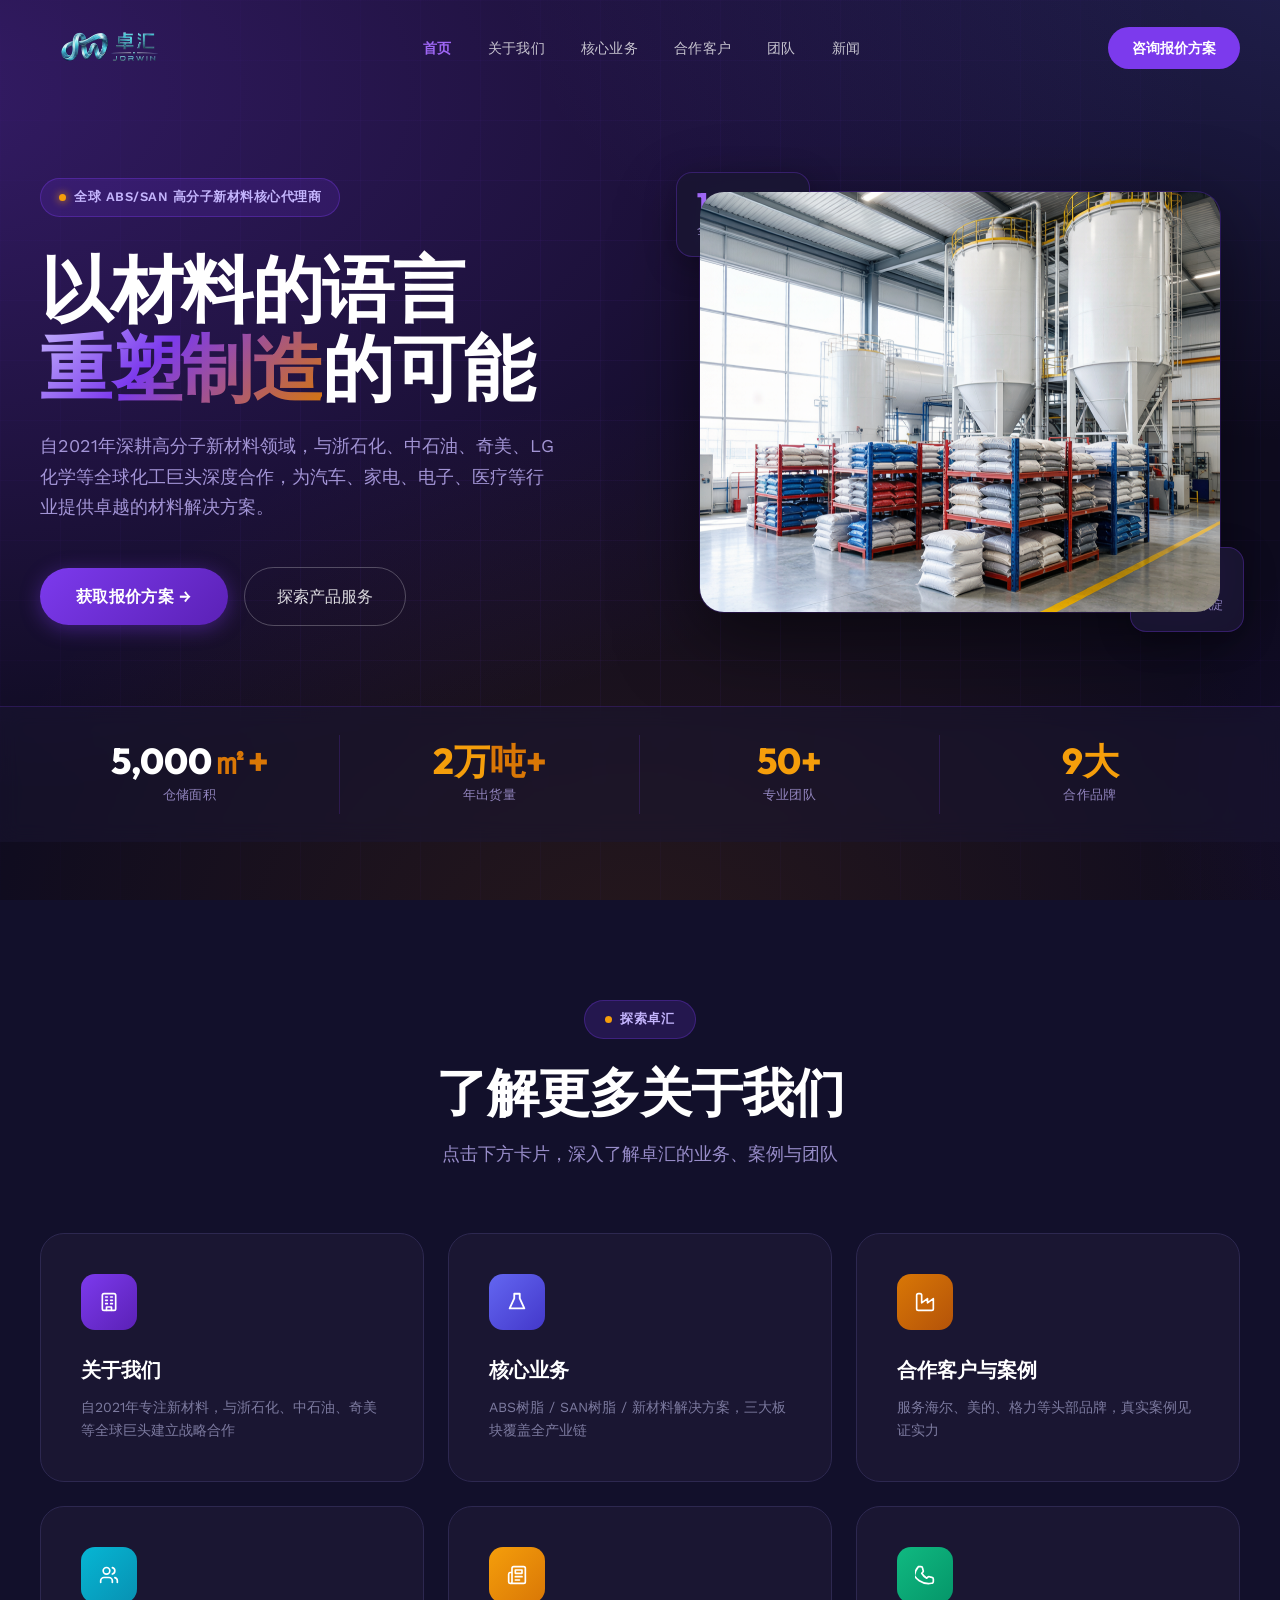
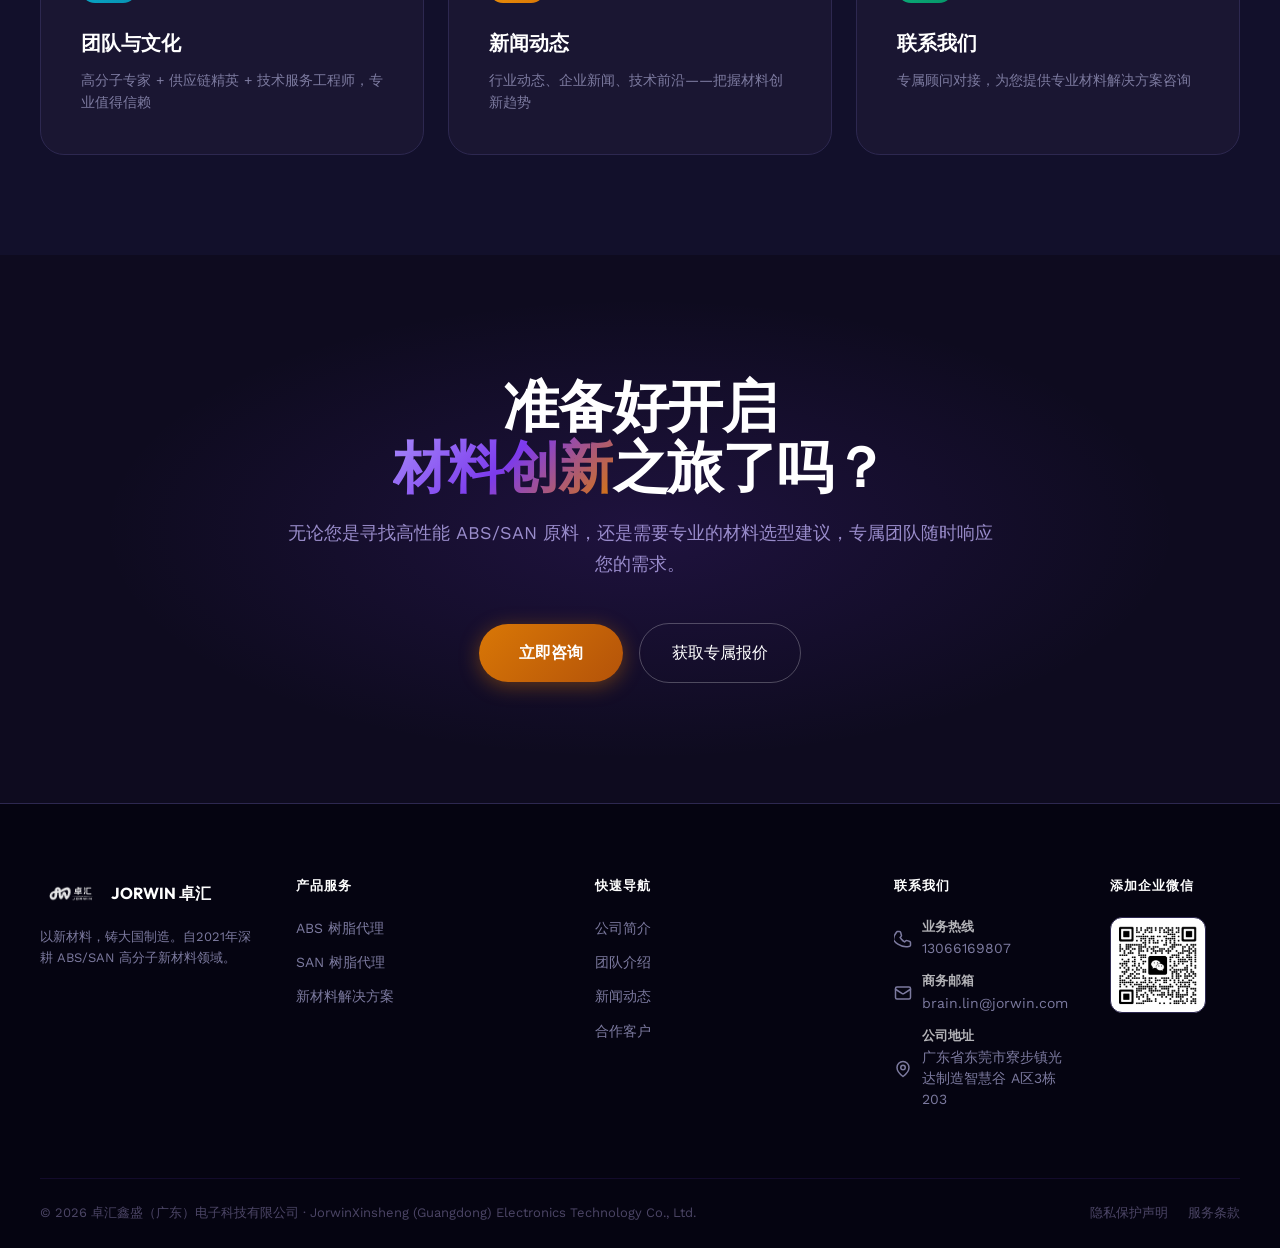
==== commit 76fcf329: "fix: 移除导航栏重复的'联系我们'按钮，修复下拉框选项文字对比度问题" ====
--- a/index.html
+++ b/index.html
@@ -34,7 +34,6 @@
       <li><a href="news.html">新闻</a></li>
       </ul>
     <div class="nav-cta" id="navCta">
-      <a href="contact.html" class="btn-nav btn-nav-ghost">联系我们</a>
       <a href="contact.html" class="btn-nav btn-nav-primary">咨询报价方案</a>
     </div>
     <div class="nav-mobile-toggle" id="mobileToggle" aria-label="菜单">
--- a/style.css
+++ b/style.css
@@ -1153,6 +1153,23 @@
   display: block;
 }
 
+.team-capability-img {
+  width: calc(100% + 80px);
+  height: 200px;
+  border-radius: var(--radius-lg) var(--radius-lg) 0 0;
+  overflow: hidden;
+  margin: -40px 0 28px -40px;
+  background: linear-gradient(135deg, #1E1B4B, #312E81);
+  display: block;
+}
+
+.team-capability-img img {
+  width: 100%;
+  height: 100%;
+  object-fit: cover;
+  display: block;
+}
+
 .team-name {
   font-family: var(--font-head);
   font-size: 22px;
@@ -1934,7 +1951,7 @@
 .res-icon {
   display: flex;
   align-items: center;
-  justify-content: flex-start;
+  justify-content: center;
   margin-bottom: 14px;
   color: var(--purple);
 }
@@ -2038,13 +2055,28 @@
   width: 100%;
   padding: 14px 16px;
   border-radius: var(--radius-md);
-  background: rgba(255, 255, 255, 0.06);
+  background: rgba(255, 255, 255, 0.08);
   border: 1px solid var(--dark-border);
   color: var(--text-white);
   font-family: var(--font-body);
   font-size: 15px;
   transition: border-color var(--transition);
   outline: none;
+  appearance: none;
+  -webkit-appearance: none;
+  -moz-appearance: none;
+  background-image: url("data:image/svg+xml,%3Csvg xmlns='http://www.w3.org/2000/svg' width='12' height='8' viewBox='0 0 12 8'%3E%3Cpath d='M1 1.5L6 6.5L11 1.5' fill='none' stroke='%23A78BFA' stroke-width='1.5' stroke-linecap='round' stroke-linejoin='round'/%3E%3C/svg%3E");
+  background-repeat: no-repeat;
+  background-position: right 14px center;
+  padding-right: 40px;
+}
+.form-group select option {
+  background: #1E1B4B;
+  color: rgba(255, 255, 255, 0.9);
+  padding: 10px 14px;
+}
+.form-group select:hover {
+  border-color: var(--purple-light);
 }
 
 .form-group input:focus,
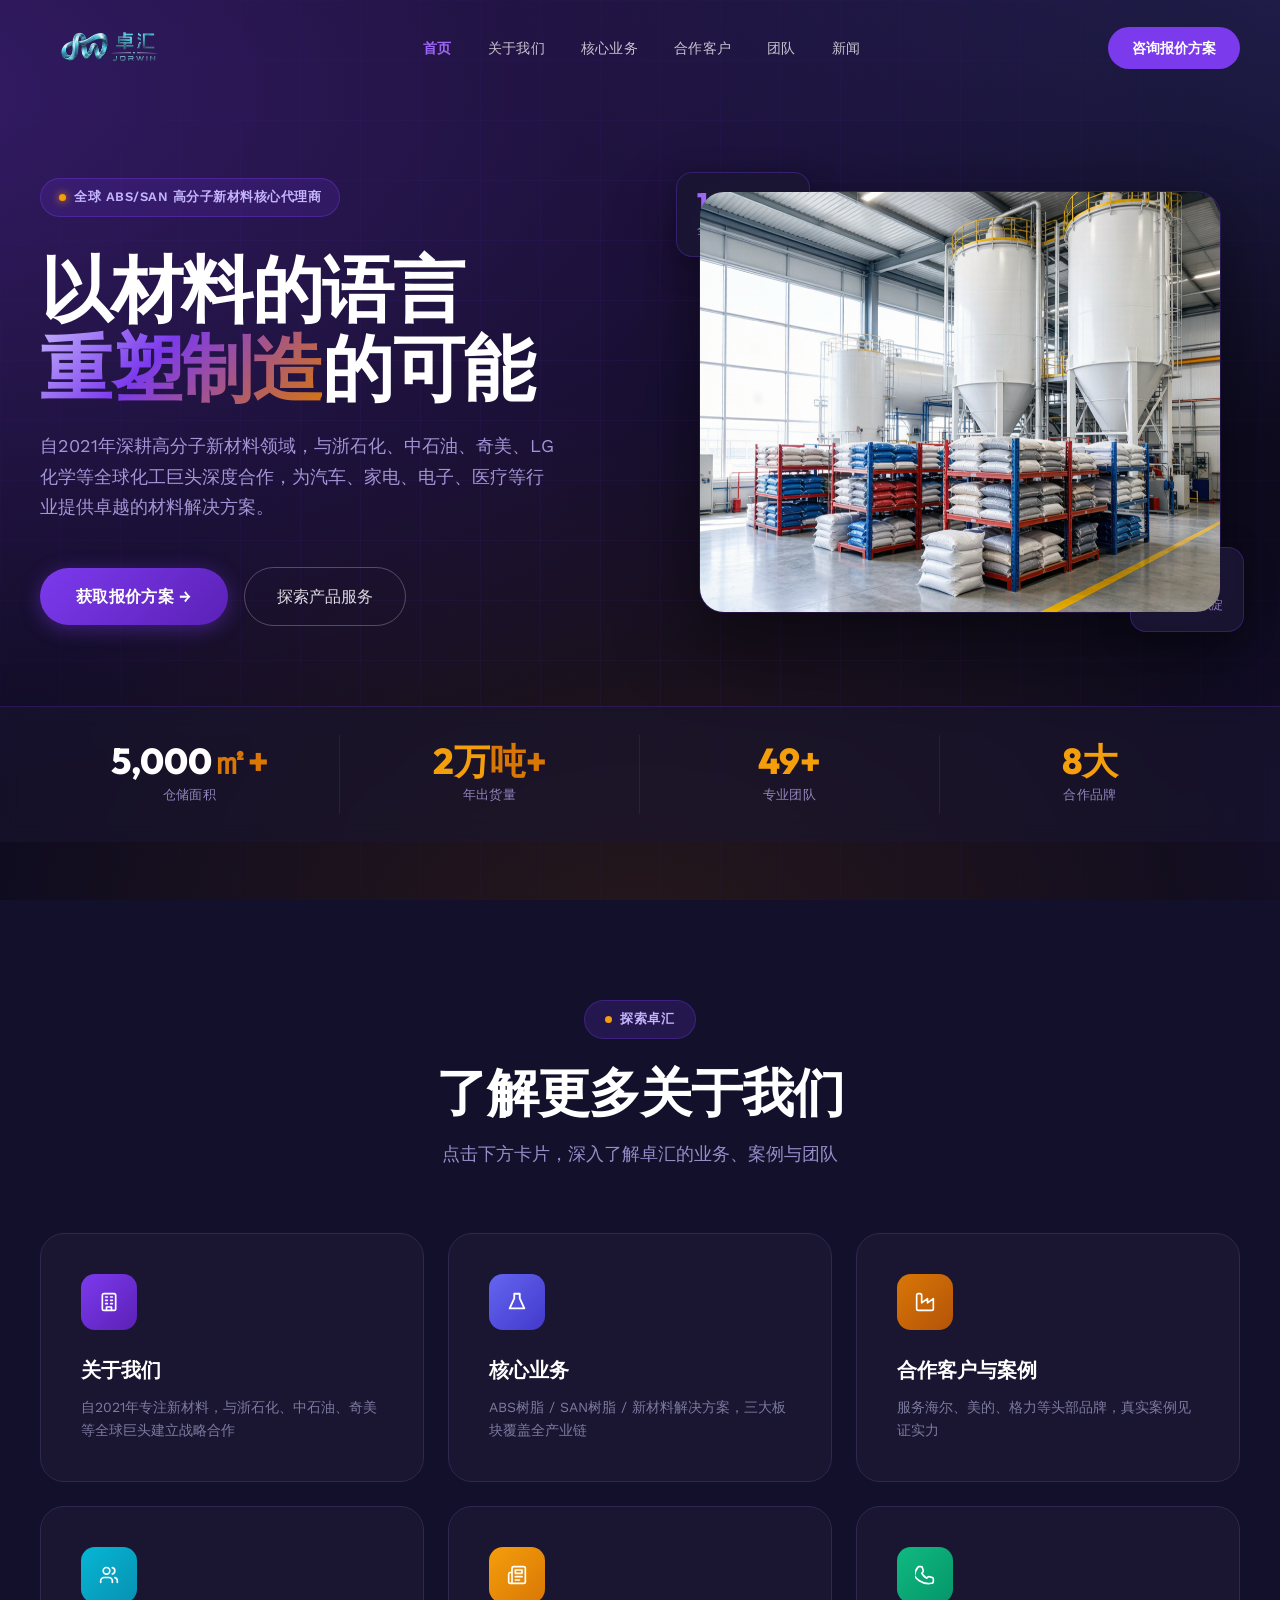
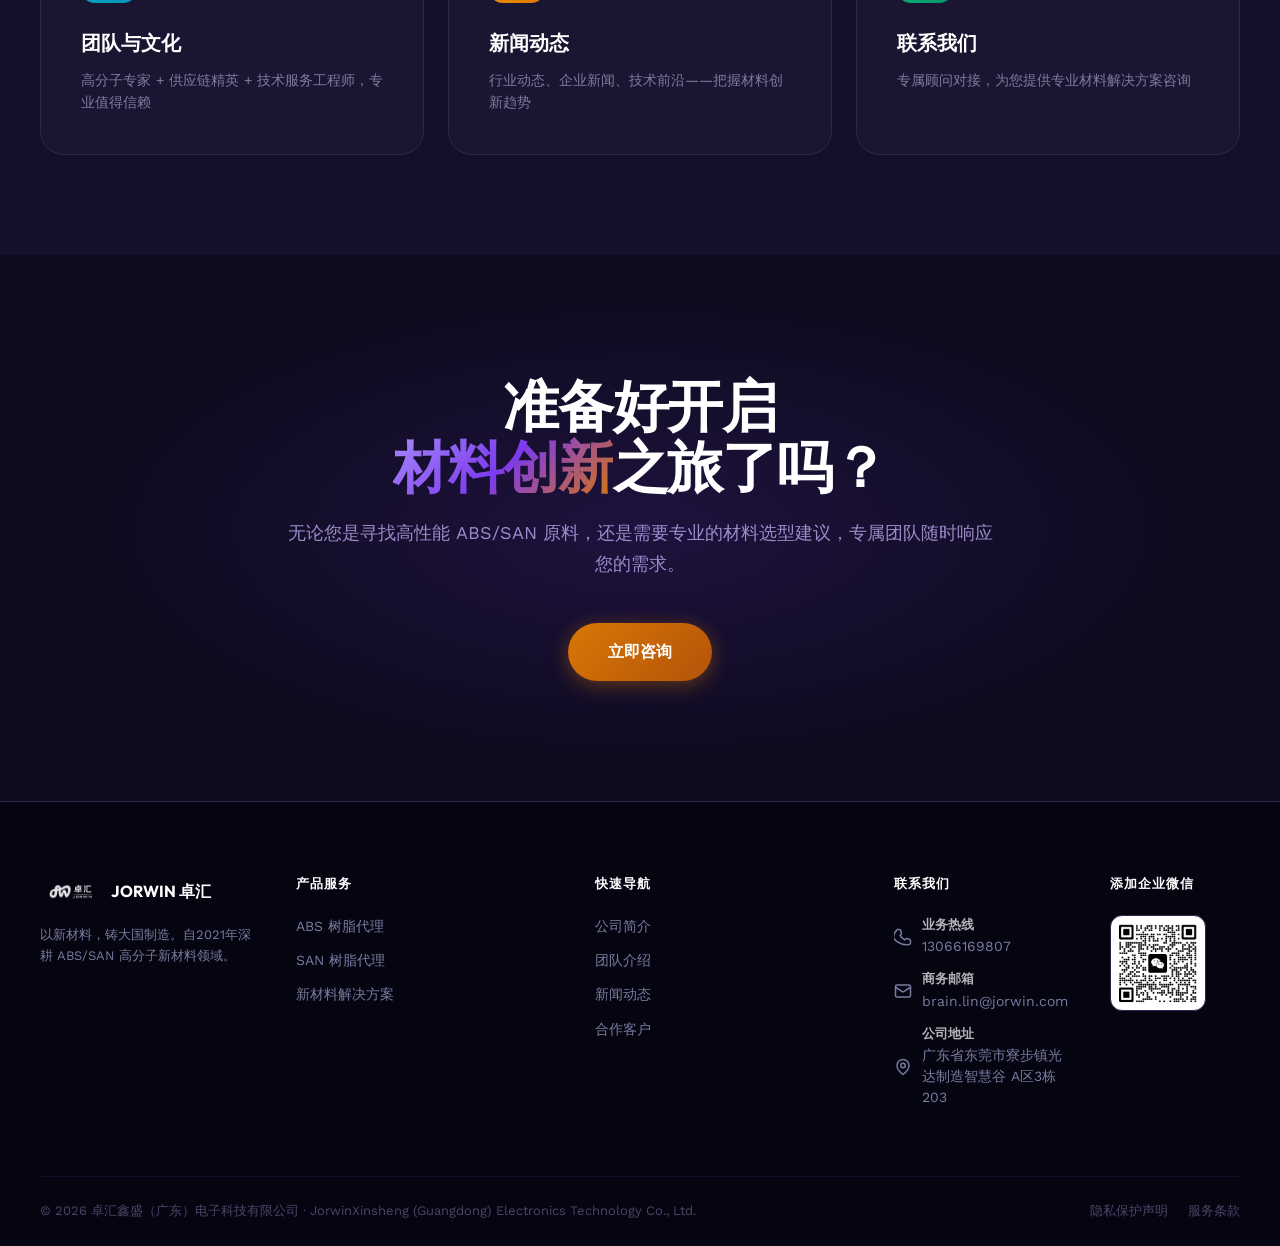
==== commit d40cf612: "fix: 合并首页CTA区域重复的'立即咨询'和'获取专属报价'按钮为一个" ====
--- a/index.html
+++ b/index.html
@@ -157,7 +157,6 @@
       <p class="cta-sub">无论您是寻找高性能 ABS/SAN 原料，还是需要专业的材料选型建议，专属团队随时响应您的需求。</p>
       <div class="cta-actions">
         <a href="contact.html" class="btn-amber">立即咨询</a>
-        <a href="contact.html" class="btn-secondary" style="border-color:rgba(255,255,255,0.25);color:#fff;">获取专属报价</a>
       </div>
     </div>
   </div>
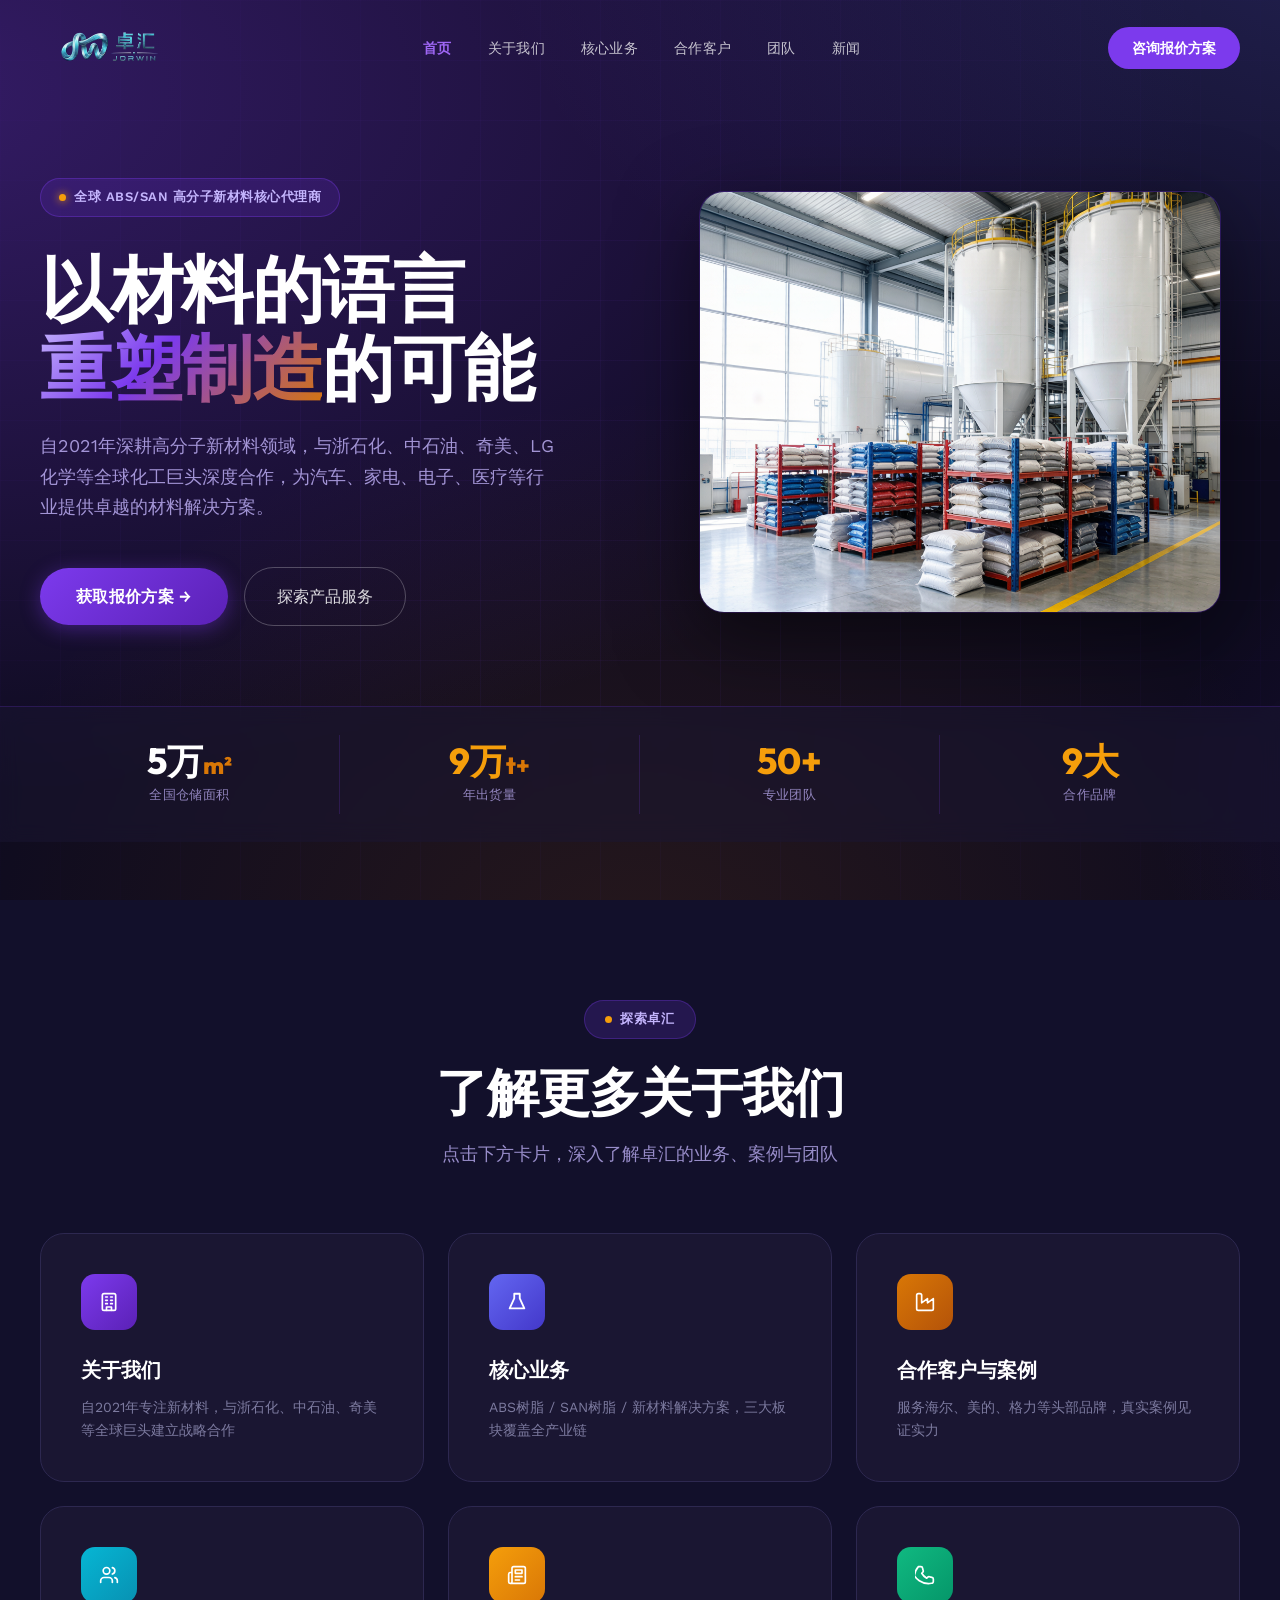
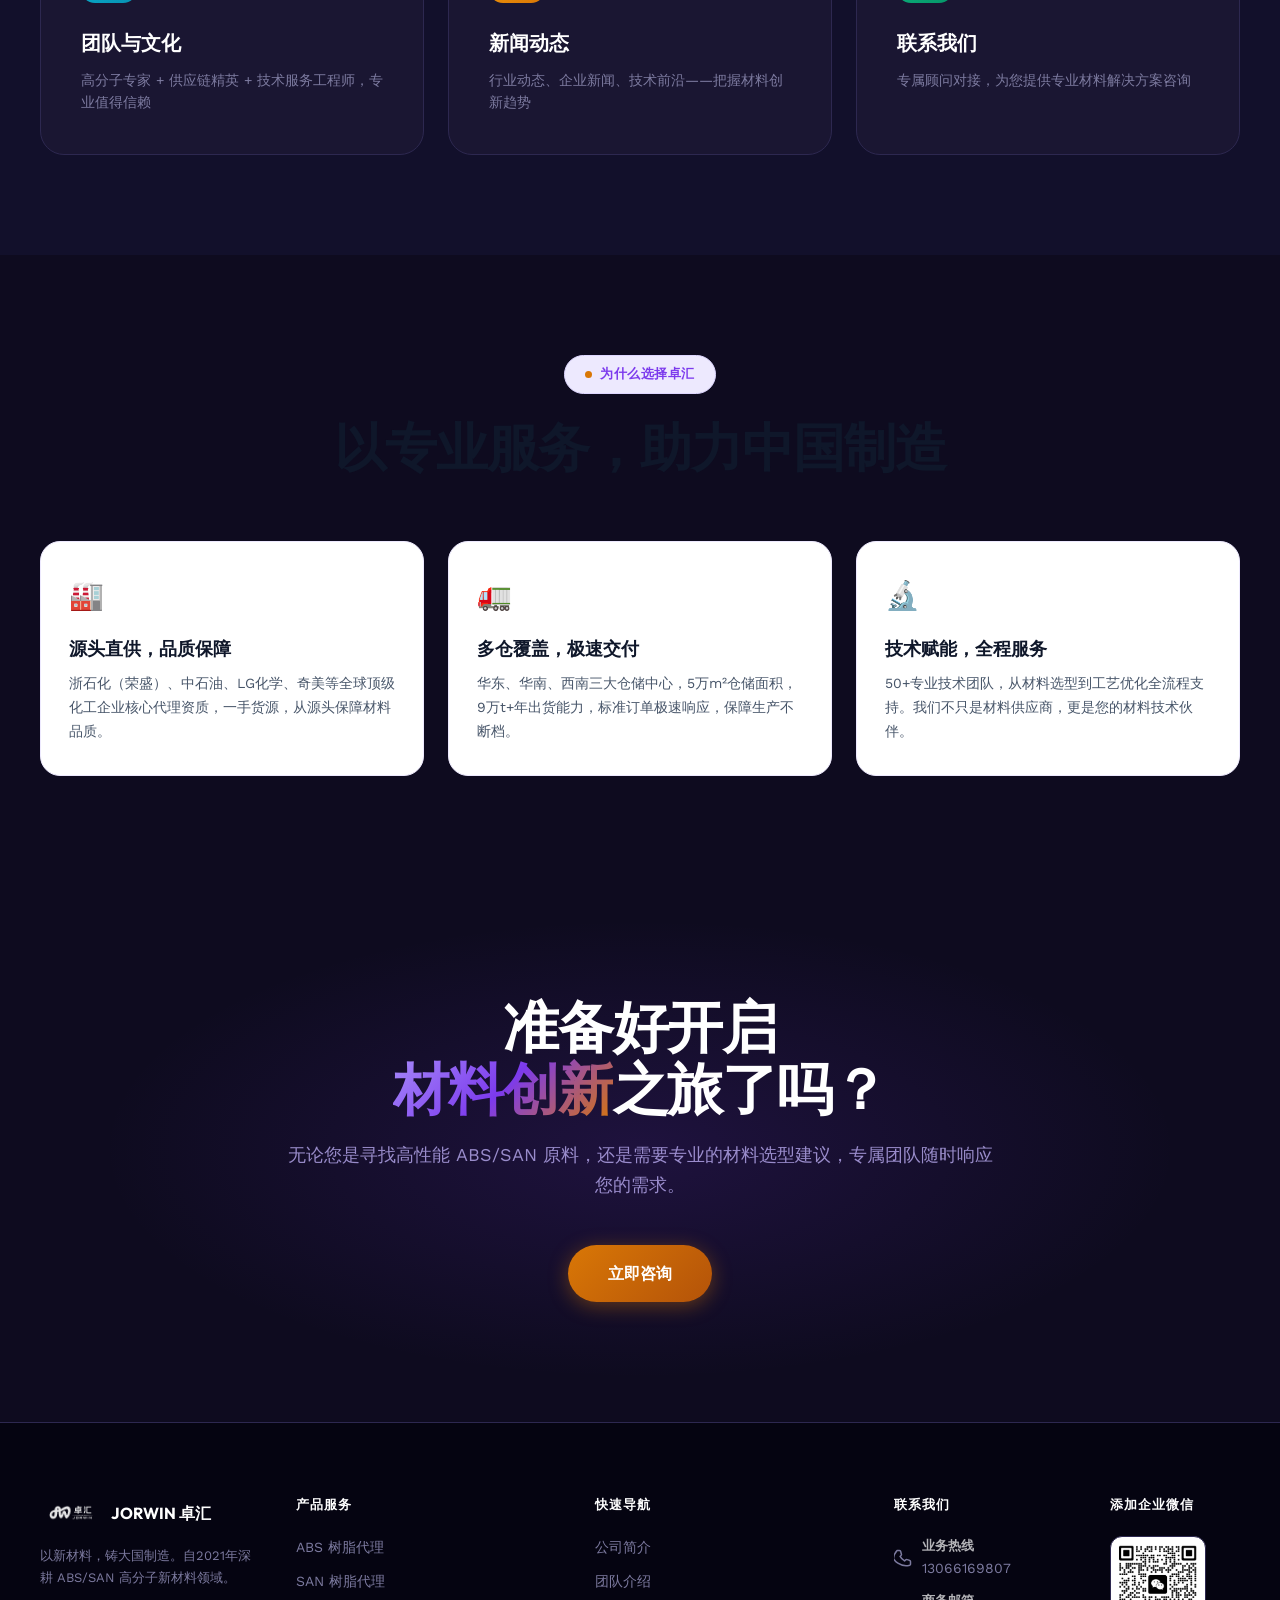
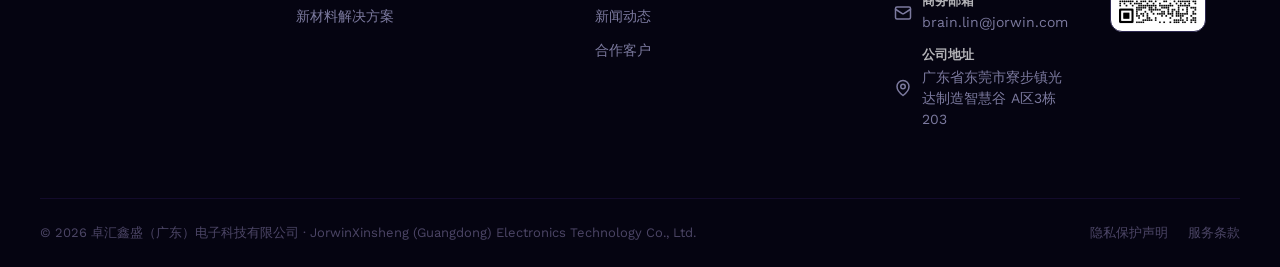
==== commit 7c718c68: "fix: 批量修复全站23项审计问题 - 删除所有页OG/Twitter社交分享图测试域名引用 - 首页KPI数据同步子页(5万m²/9万t+) - 修复导航栏scrolled导致顶部闪烁 - 案例#" ====
--- a/index.html
+++ b/index.html
@@ -5,22 +5,19 @@
   <meta name="viewport" content="width=device-width, initial-scale=1.0">
   <title>卓汇 JORWIN — 以新材料，铸大国制造</title>
   <meta name="description" content="卓汇JORWIN，ABS/SAN高分子新材料华南区核心代理商。代理浙石化、中石油、奇美、LG化学等顶级品牌，专注新材料服务，服务1,000+企业客户。">
+  <meta name="keywords" content="卓汇,JORWIN,ABS树脂,SAN树脂,高分子新材料,浙石化代理,材料代理商,华南">
   <link rel="stylesheet" href="style.css">
-  <link rel="icon" type="image/png" href="assets/images/logo.png">
+  <link rel="icon" type="image/svg+xml" href="favicon.svg">
   <meta property="og:title" content="卓汇 JORWIN — 以新材料，铸大国制造">
   <meta property="og:description" content="卓汇鑫盛专注 ABS/SAN 高分子新材料代理与服务，浙石化华南核心代理，服务1,000+制造企业。">
   <meta property="og:type" content="website">
   <meta property="og:site_name" content="卓汇 JORWIN">
   <meta property="og:locale" content="zh_CN">
-  <meta property="og:image" content="https://ceshi-vert.vercel.app/assets/og-image.png">
-  <meta property="og:image:width" content="1200">
-  <meta property="og:image:height" content="630">
   <meta name="twitter:card" content="summary_large_image">
-  <meta name="twitter:image" content="https://ceshi-vert.vercel.app/assets/og-image.png">
 </head>
 <body>
 
-<nav class="navbar scrolled" id="navbar">
+<nav class="navbar" id="navbar">
   <div class="navbar-inner">
     <a href="index.html" class="nav-logo">
       <img src="assets/images/logo.png" alt="卓汇 JORWIN">
@@ -42,6 +39,7 @@
   </div>
 </nav>
 
+<main>
 <!-- ══════════════ Hero ══════════════ -->
 <section class="hero" id="hero">
   <div class="hero-bg">
@@ -73,25 +71,17 @@
           <img src="assets/images/hero-visual.png" alt="卓汇企业形象" onerror="this.src='assets/images/factory.jpg'">
           <div class="hero-img-overlay"></div>
         </div>
-        <div class="hero-float-card float-card-top">
-          <div class="float-card-num" data-count="1000">1,000<span style="color:#D97706">+</span></div>
-          <div class="float-card-label">全球服务企业</div>
-        </div>
-        <div class="hero-float-card float-card-bottom">
-          <div class="float-card-num">5<span style="color:#D97706">年+</span></div>
-          <div class="float-card-label">行业深耕积淀</div>
-        </div>
       </div>
     </div>
   </div>
   <div class="hero-kpi">
     <div class="hero-kpi-inner">
       <div class="kpi-item">
-        <div class="kpi-num">5,000<span style="color:#D97706">㎡+</span></div>
-        <div class="kpi-label">仓储面积</div>
-      </div>
-      <div class="kpi-item">
-        <div class="kpi-num"><span>2万</span><span style="color:#D97706">吨+</span></div>
+        <div class="kpi-num">5万<span style="font-size:24px;color:#D97706">m²</span></div>
+        <div class="kpi-label">全国仓储面积</div>
+      </div>
+      <div class="kpi-item">
+        <div class="kpi-num"><span>9万</span><span style="font-size:24px;color:#D97706">t+</span></div>
         <div class="kpi-label">年出货量</div>
       </div>
       <div class="kpi-item">
@@ -149,6 +139,33 @@
   </div>
 </section>
 
+<!-- ══════════════ 核心亮点速览 ══════════════ -->
+<section class="explore-section" style="background:var(--bg-surface);">
+  <div class="container">
+    <div class="section-header centered fade-up">
+      <div class="section-badge badge-light"><span class="dot"></span>为什么选择卓汇</div>
+      <h2 class="section-headline light-headline">以专业服务，助力中国制造</h2>
+    </div>
+    <div class="home-highlights fade-up" style="display:grid;grid-template-columns:repeat(auto-fit,minmax(280px,1fr));gap:24px;margin-top:40px;">
+      <div style="background:#fff;border:1px solid #EDE9FE;border-radius:20px;padding:32px 28px;">
+        <div style="font-size:28px;margin-bottom:16px;">🏭</div>
+        <h3 style="font-family:'Outfit',sans-serif;font-size:18px;font-weight:700;color:#0F172A;margin-bottom:8px;">源头直供，品质保障</h3>
+        <p style="font-size:14px;color:#475569;line-height:1.7;">浙石化（荣盛）、中石油、LG化学、奇美等全球顶级化工企业核心代理资质，一手货源，从源头保障材料品质。</p>
+      </div>
+      <div style="background:#fff;border:1px solid #EDE9FE;border-radius:20px;padding:32px 28px;">
+        <div style="font-size:28px;margin-bottom:16px;">🚛</div>
+        <h3 style="font-family:'Outfit',sans-serif;font-size:18px;font-weight:700;color:#0F172A;margin-bottom:8px;">多仓覆盖，极速交付</h3>
+        <p style="font-size:14px;color:#475569;line-height:1.7;">华东、华南、西南三大仓储中心，5万m²仓储面积，9万t+年出货能力，标准订单极速响应，保障生产不断档。</p>
+      </div>
+      <div style="background:#fff;border:1px solid #EDE9FE;border-radius:20px;padding:32px 28px;">
+        <div style="font-size:28px;margin-bottom:16px;">🔬</div>
+        <h3 style="font-family:'Outfit',sans-serif;font-size:18px;font-weight:700;color:#0F172A;margin-bottom:8px;">技术赋能，全程服务</h3>
+        <p style="font-size:14px;color:#475569;line-height:1.7;">50+专业技术团队，从材料选型到工艺优化全流程支持。我们不只是材料供应商，更是您的材料技术伙伴。</p>
+      </div>
+    </div>
+  </div>
+</section>
+
 <!-- ══════════════ CTA ══════════════ -->
 <section class="cta">
   <div class="container">
@@ -163,6 +180,8 @@
 </section>
 
 <!-- ══════════════ Footer ══════════════ -->
+</main>
+
 <footer class="footer">
   <div class="container">
           <div class="footer-top">
--- a/style.css
+++ b/style.css
@@ -465,52 +465,6 @@
   background: linear-gradient(to top, rgba(14, 11, 31, 0.6) 0%, transparent 60%);
 }
 
-/* 浮动数据卡 */
-.hero-float-card {
-  position: absolute;
-  background: rgba(26, 22, 50, 0.9);
-  backdrop-filter: blur(16px);
-  -webkit-backdrop-filter: blur(16px);
-  border: 1px solid rgba(124, 58, 237, 0.3);
-  border-radius: 16px;
-  padding: 16px 20px;
-  box-shadow: 0 8px 32px rgba(0, 0, 0, 0.3);
-  animation: float-gentle 6s ease-in-out infinite;
-}
-
-.hero-float-card:nth-child(2) { animation-delay: -3s; }
-
-@keyframes float-gentle {
-  0%, 100% { transform: translateY(0); }
-  50%       { transform: translateY(-8px); }
-}
-
-.float-card-top {
-  top: -20px;
-  left: -24px;
-}
-
-.float-card-bottom {
-  bottom: -20px;
-  right: -24px;
-  animation-delay: -2s !important;
-}
-
-.float-card-num {
-  font-family: var(--font-head);
-  font-size: 28px;
-  font-weight: 800;
-  color: var(--purple-light);
-  line-height: 1;
-  margin-bottom: 4px;
-}
-
-.float-card-label {
-  font-size: 12px;
-  color: rgba(196, 181, 253, 0.7);
-  white-space: nowrap;
-}
-
 /* KPI 条 */
 .hero-kpi {
   position: relative;
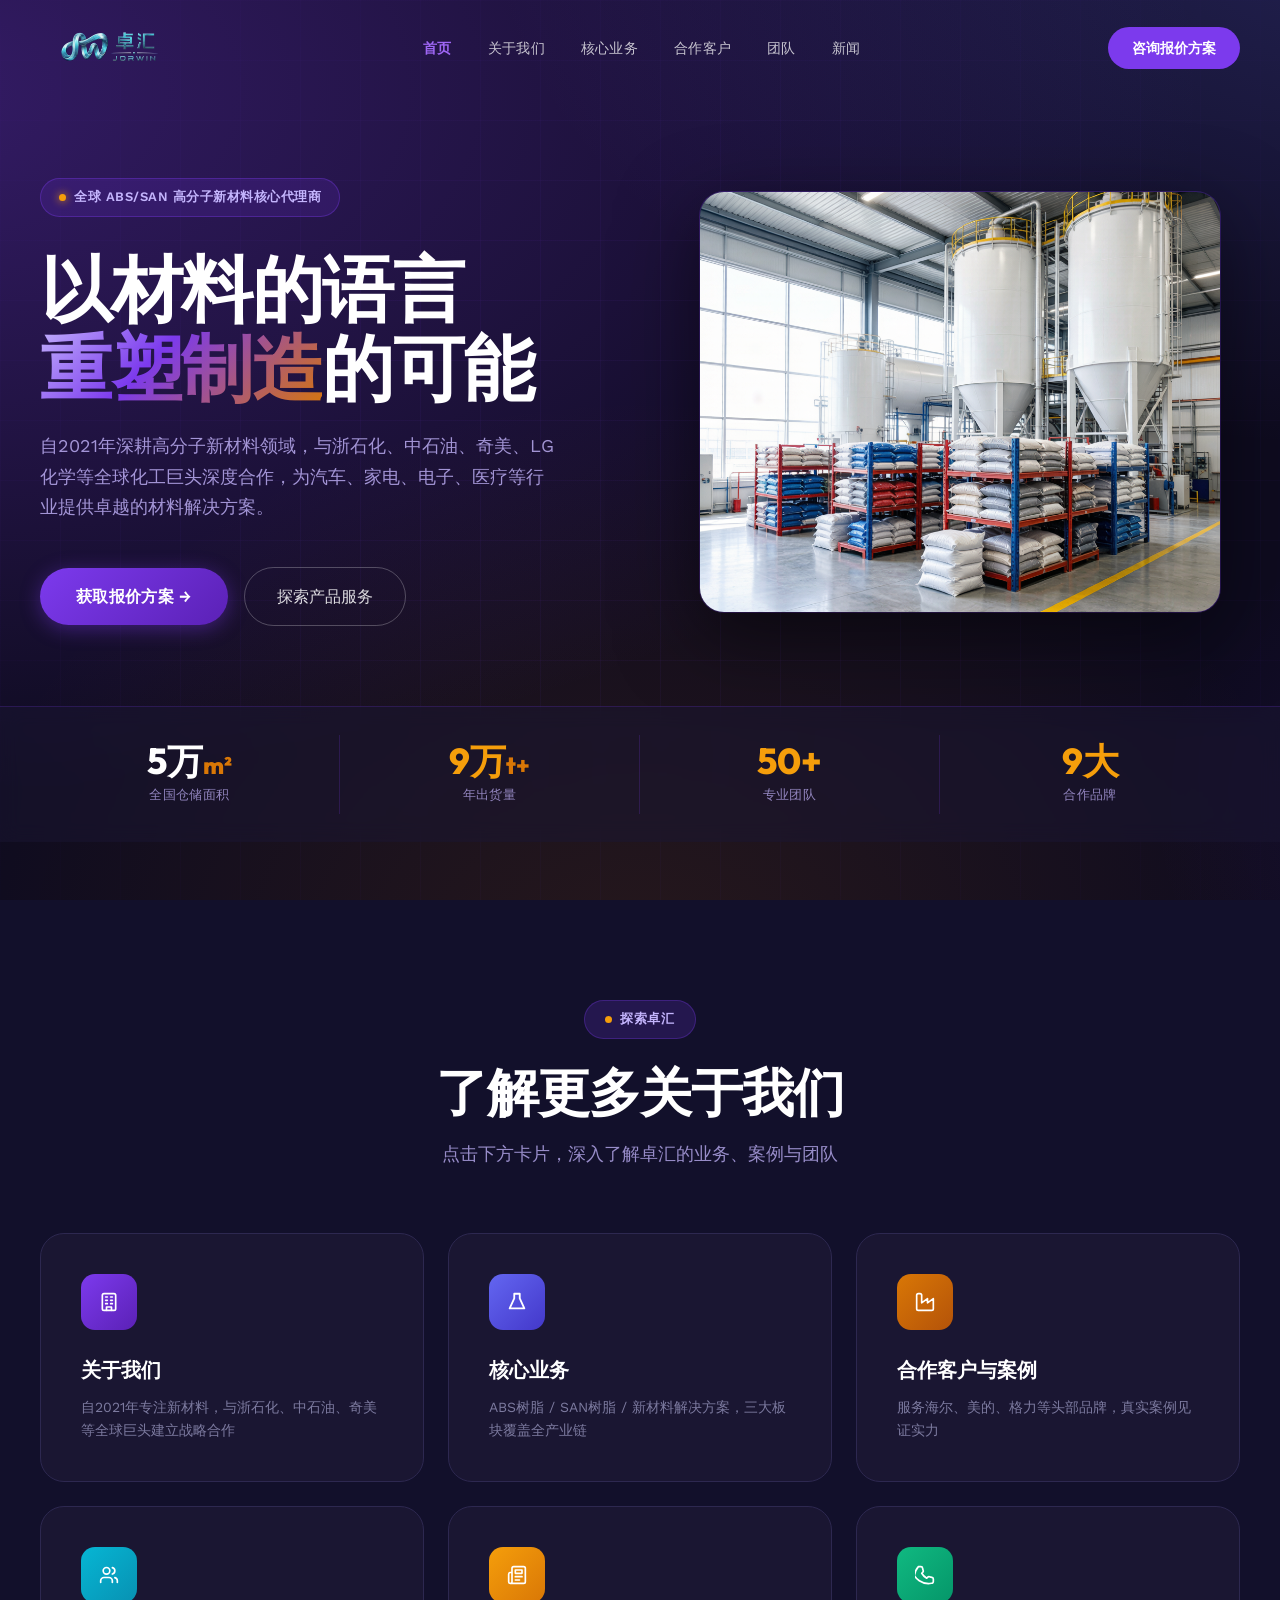
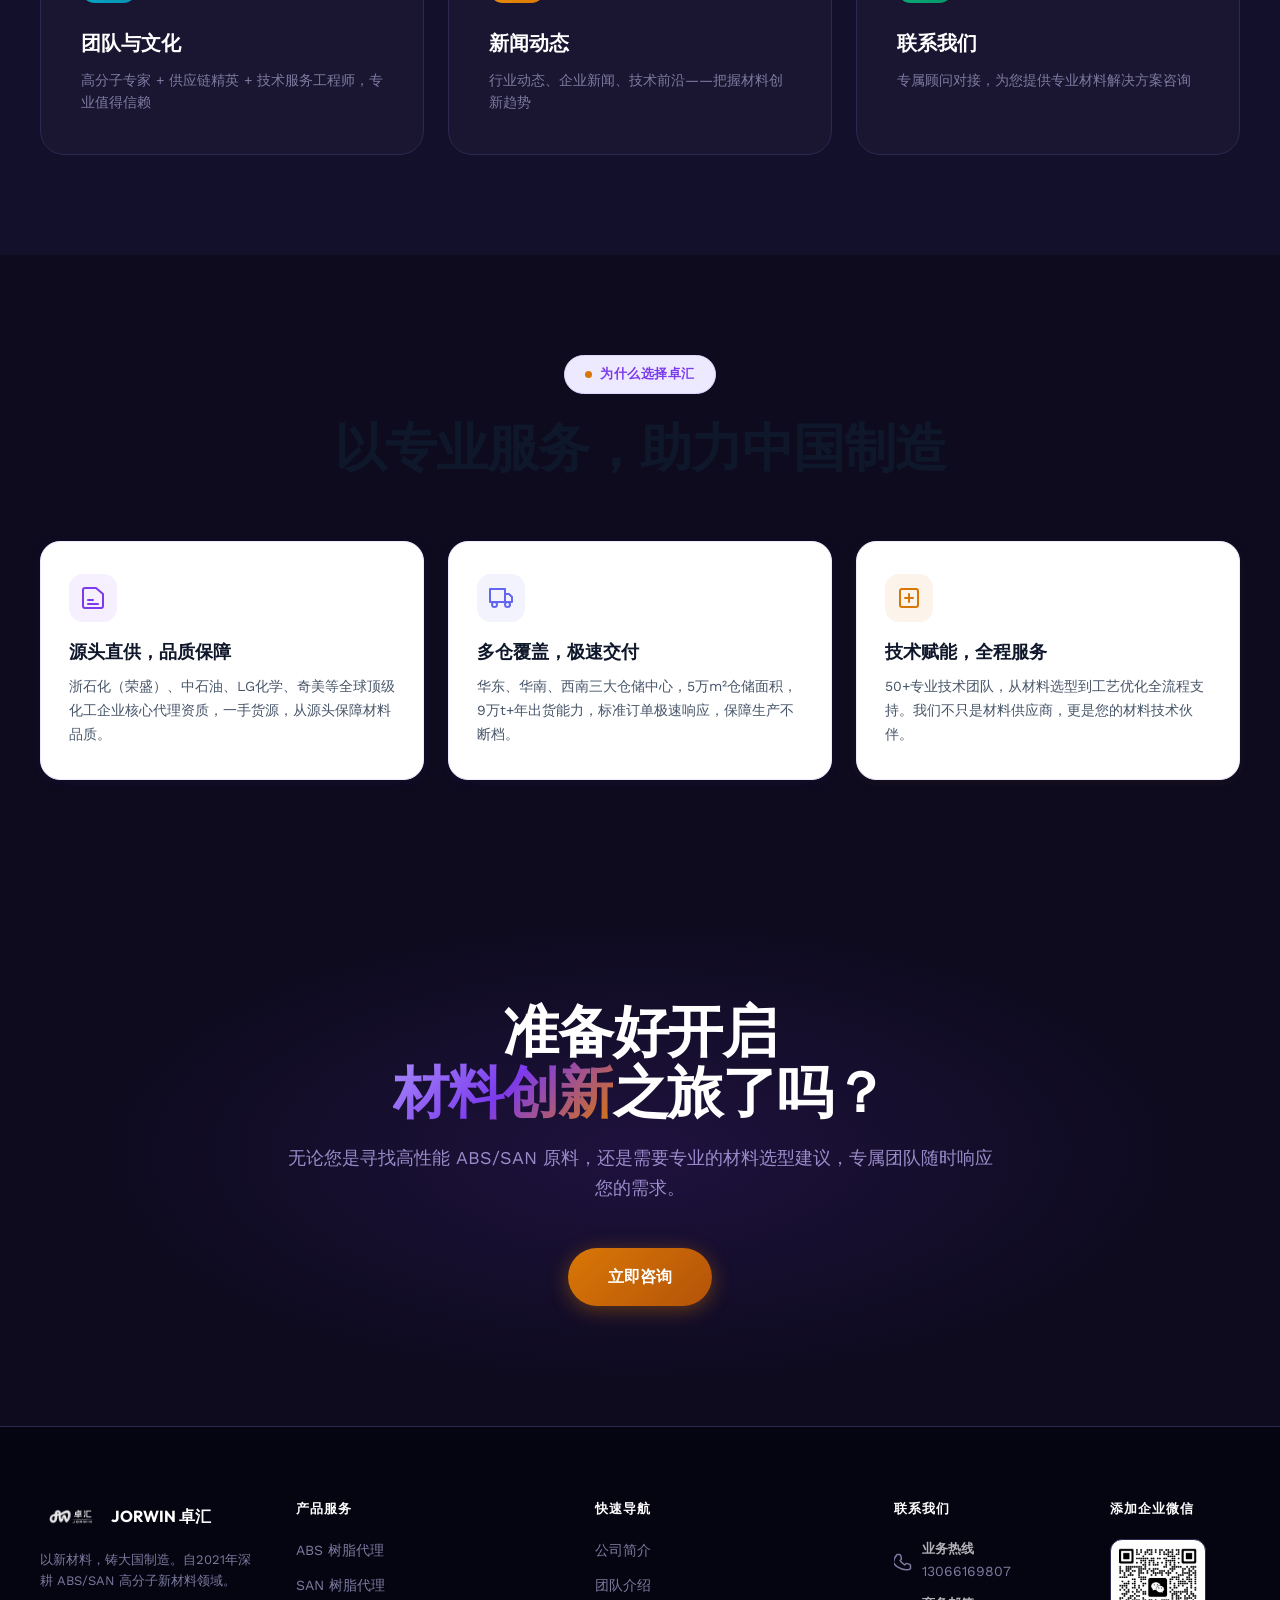
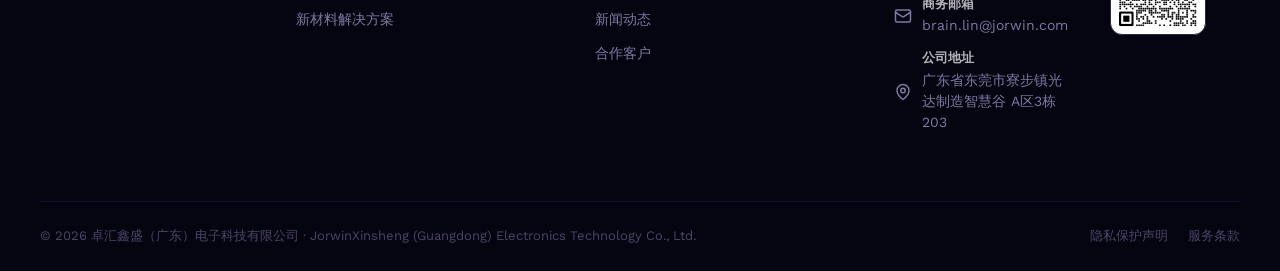
==== commit 9351f98b: "fix: 首页核心亮点区优化 + 删除新闻订阅表单 - 标题颜色改为明确深色(#0F172A)修复看不清问题 - 三张卡片Emoji替换为品牌紫色SVG图标(文档/卡车/技术) - 卡片添加微阴影增强" ====
--- a/index.html
+++ b/index.html
@@ -144,21 +144,21 @@
   <div class="container">
     <div class="section-header centered fade-up">
       <div class="section-badge badge-light"><span class="dot"></span>为什么选择卓汇</div>
-      <h2 class="section-headline light-headline">以专业服务，助力中国制造</h2>
+      <h2 class="section-headline" style="color:var(--text-dark,#0F172A);">以专业服务，助力中国制造</h2>
     </div>
     <div class="home-highlights fade-up" style="display:grid;grid-template-columns:repeat(auto-fit,minmax(280px,1fr));gap:24px;margin-top:40px;">
-      <div style="background:#fff;border:1px solid #EDE9FE;border-radius:20px;padding:32px 28px;">
-        <div style="font-size:28px;margin-bottom:16px;">🏭</div>
+      <div style="background:#FFFFFF;border:1px solid #EDE9FE;border-radius:20px;padding:32px 28px;box-shadow:0 2px 12px rgba(124,58,237,0.06);">
+        <div style="width:48px;height:48px;background:rgba(124,58,237,0.08);border-radius:14px;display:flex;align-items:center;justify-content:center;margin-bottom:16px;"><svg width="24" height="24" viewBox="0 0 24 24" fill="none" stroke="#7C3AED" stroke-width="2" stroke-linecap="round" stroke-linejoin="round"><path d="M2 20a2 2 0 0 0 2 2h16a2 2 0 0 0 2-2V8l-7-6H4a2 2 0 0 0-2 2v16z"/><path d="M17 18H7"/><path d="M12 14H7"/></svg></div>
         <h3 style="font-family:'Outfit',sans-serif;font-size:18px;font-weight:700;color:#0F172A;margin-bottom:8px;">源头直供，品质保障</h3>
         <p style="font-size:14px;color:#475569;line-height:1.7;">浙石化（荣盛）、中石油、LG化学、奇美等全球顶级化工企业核心代理资质，一手货源，从源头保障材料品质。</p>
       </div>
-      <div style="background:#fff;border:1px solid #EDE9FE;border-radius:20px;padding:32px 28px;">
-        <div style="font-size:28px;margin-bottom:16px;">🚛</div>
+      <div style="background:#FFFFFF;border:1px solid #EDE9FE;border-radius:20px;padding:32px 28px;box-shadow:0 2px 12px rgba(124,58,237,0.06);">
+        <div style="width:48px;height:48px;background:rgba(99,102,241,0.08);border-radius:14px;display:flex;align-items:center;justify-content:center;margin-bottom:16px;"><svg width="24" height="24" viewBox="0 0 24 24" fill="none" stroke="#6366F1" stroke-width="2" stroke-linecap="round" stroke-linejoin="round"><rect x="1" y="3" width="15" height="13"/><polygon points="16 8 20 8 23 11 23 16 16 16 16 8"/><circle cx="5.5" cy="18.5" r="2.5"/><circle cx="18.5" cy="18.5" r="2.5"/></svg></div>
         <h3 style="font-family:'Outfit',sans-serif;font-size:18px;font-weight:700;color:#0F172A;margin-bottom:8px;">多仓覆盖，极速交付</h3>
         <p style="font-size:14px;color:#475569;line-height:1.7;">华东、华南、西南三大仓储中心，5万m²仓储面积，9万t+年出货能力，标准订单极速响应，保障生产不断档。</p>
       </div>
-      <div style="background:#fff;border:1px solid #EDE9FE;border-radius:20px;padding:32px 28px;">
-        <div style="font-size:28px;margin-bottom:16px;">🔬</div>
+      <div style="background:#FFFFFF;border:1px solid #EDE9FE;border-radius:20px;padding:32px 28px;box-shadow:0 2px 12px rgba(217,119,6,0.06);">
+        <div style="width:48px;height:48px;background:rgba(217,119,6,0.08);border-radius:14px;display:flex;align-items:center;justify-content:center;margin-bottom:16px;"><svg width="24" height="24" viewBox="0 0 24 24" fill="none" stroke="#D97706" stroke-width="2" stroke-linecap="round" stroke-linejoin="round"><path d="M19 3H5c-1.1 0-2 .9-2 2v14c0 1.1.9 2 2 2h14c1.1 0 2-.9 2-2V5c0-1.1-.9-2-2-2z"/><path d="M12 8v8"/><path d="M8 12h8"/></svg></div>
         <h3 style="font-family:'Outfit',sans-serif;font-size:18px;font-weight:700;color:#0F172A;margin-bottom:8px;">技术赋能，全程服务</h3>
         <p style="font-size:14px;color:#475569;line-height:1.7;">50+专业技术团队，从材料选型到工艺优化全流程支持。我们不只是材料供应商，更是您的材料技术伙伴。</p>
       </div>
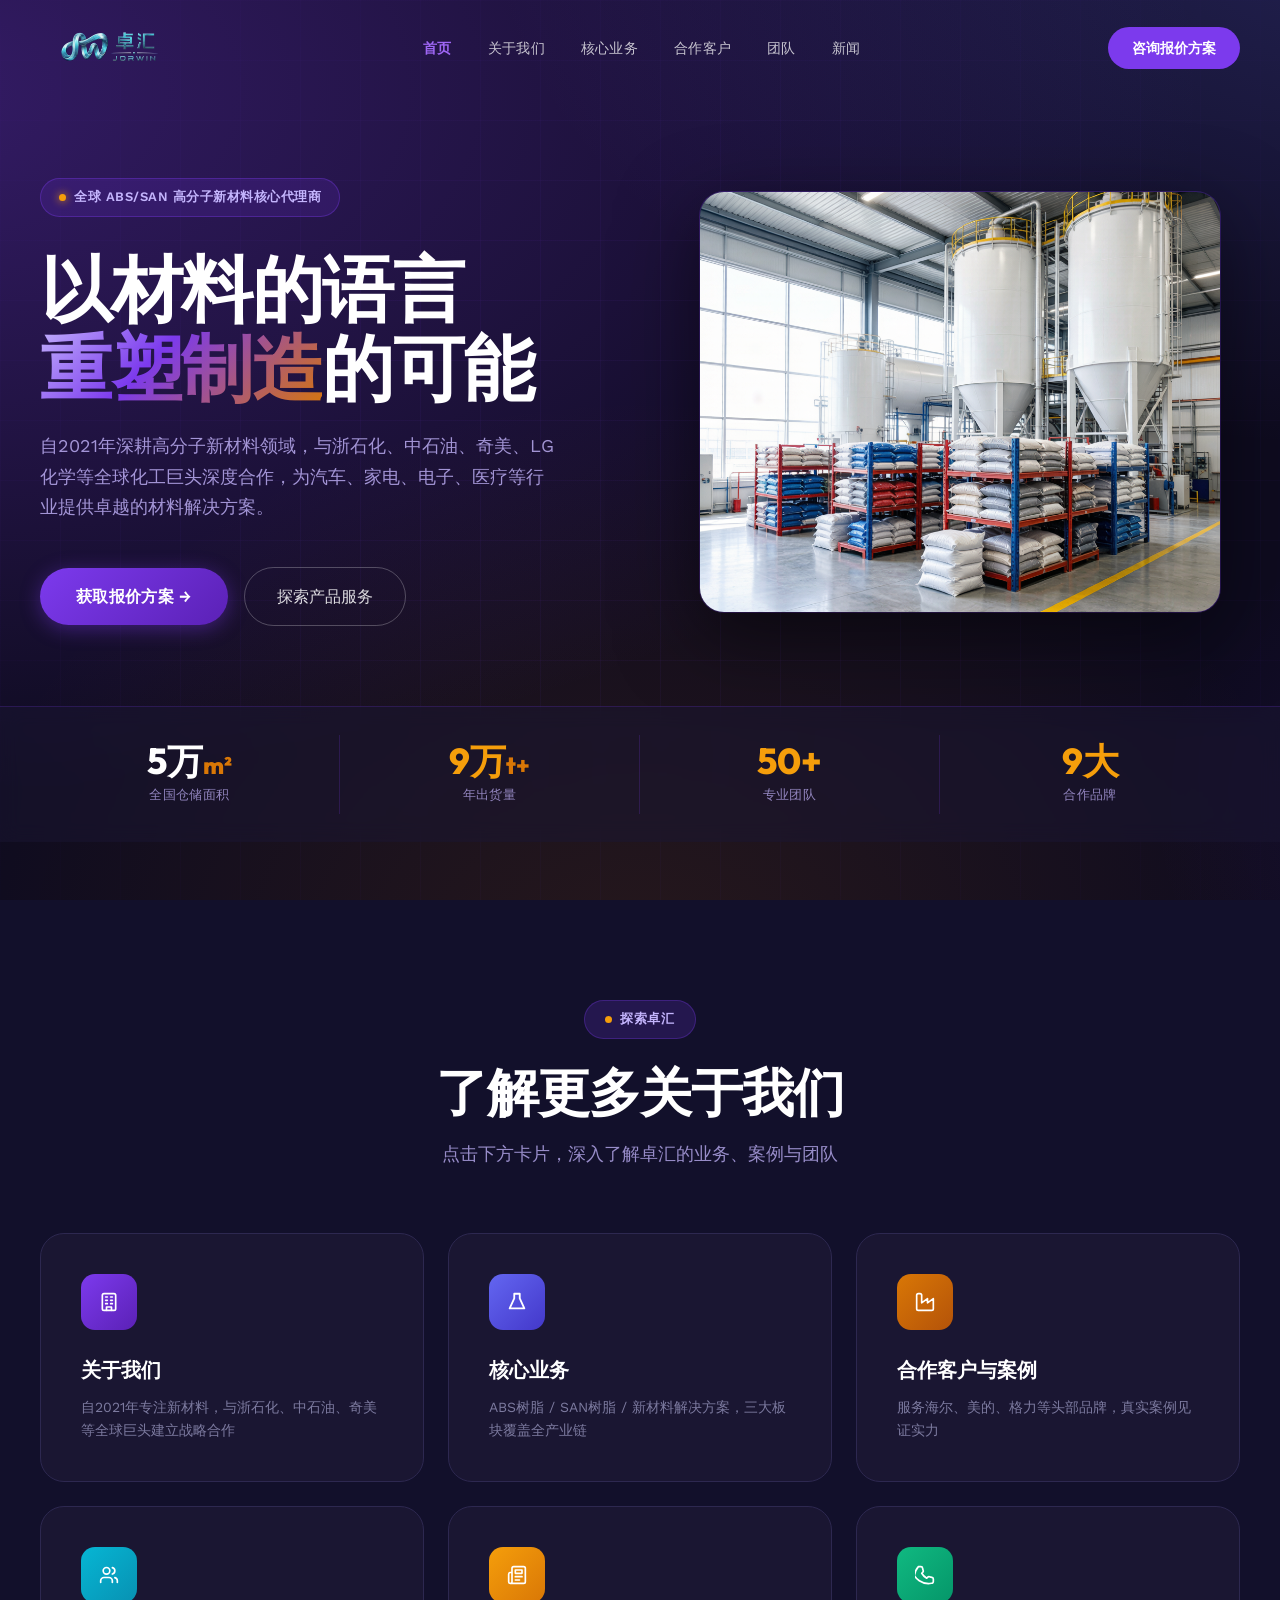
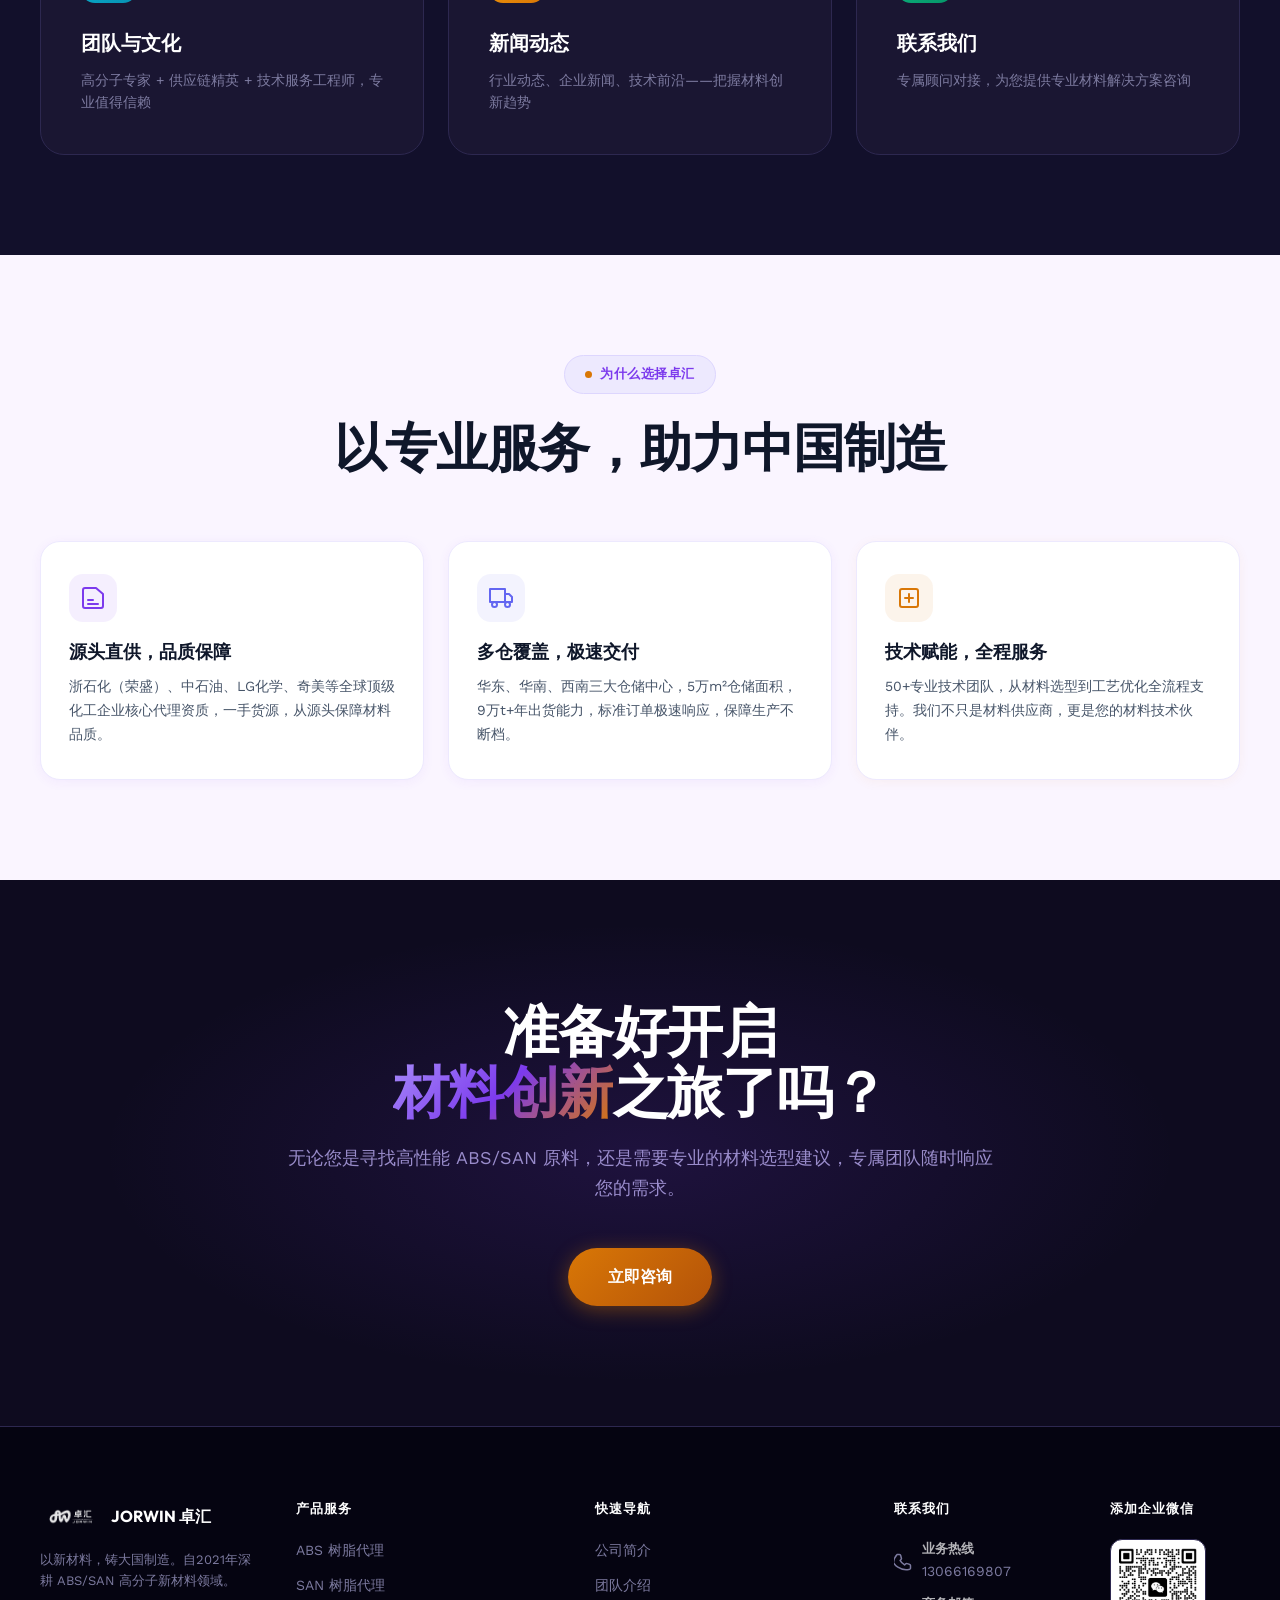
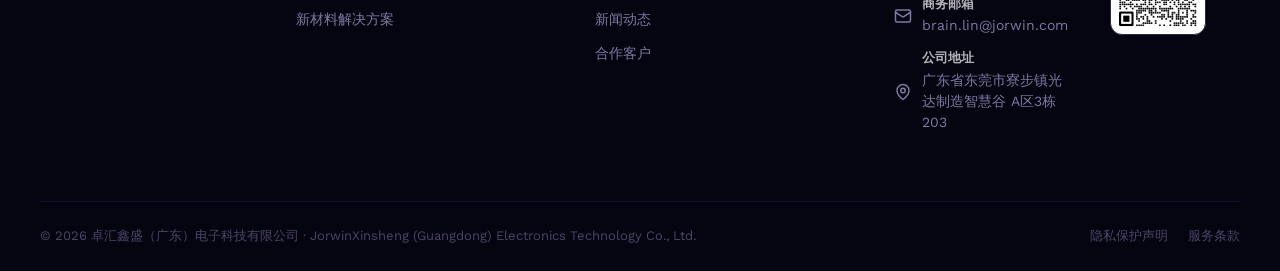
==== commit f59a4ac2: "fix: 修复首页核心亮点区背景色 — var(--bg-surface)变量不存在导致深色背景上深色文字看不清" ====
--- a/index.html
+++ b/index.html
@@ -140,7 +140,7 @@
 </section>
 
 <!-- ══════════════ 核心亮点速览 ══════════════ -->
-<section class="explore-section" style="background:var(--bg-surface);">
+<section class="explore-section" style="background:#FAF5FF;">
   <div class="container">
     <div class="section-header centered fade-up">
       <div class="section-badge badge-light"><span class="dot"></span>为什么选择卓汇</div>
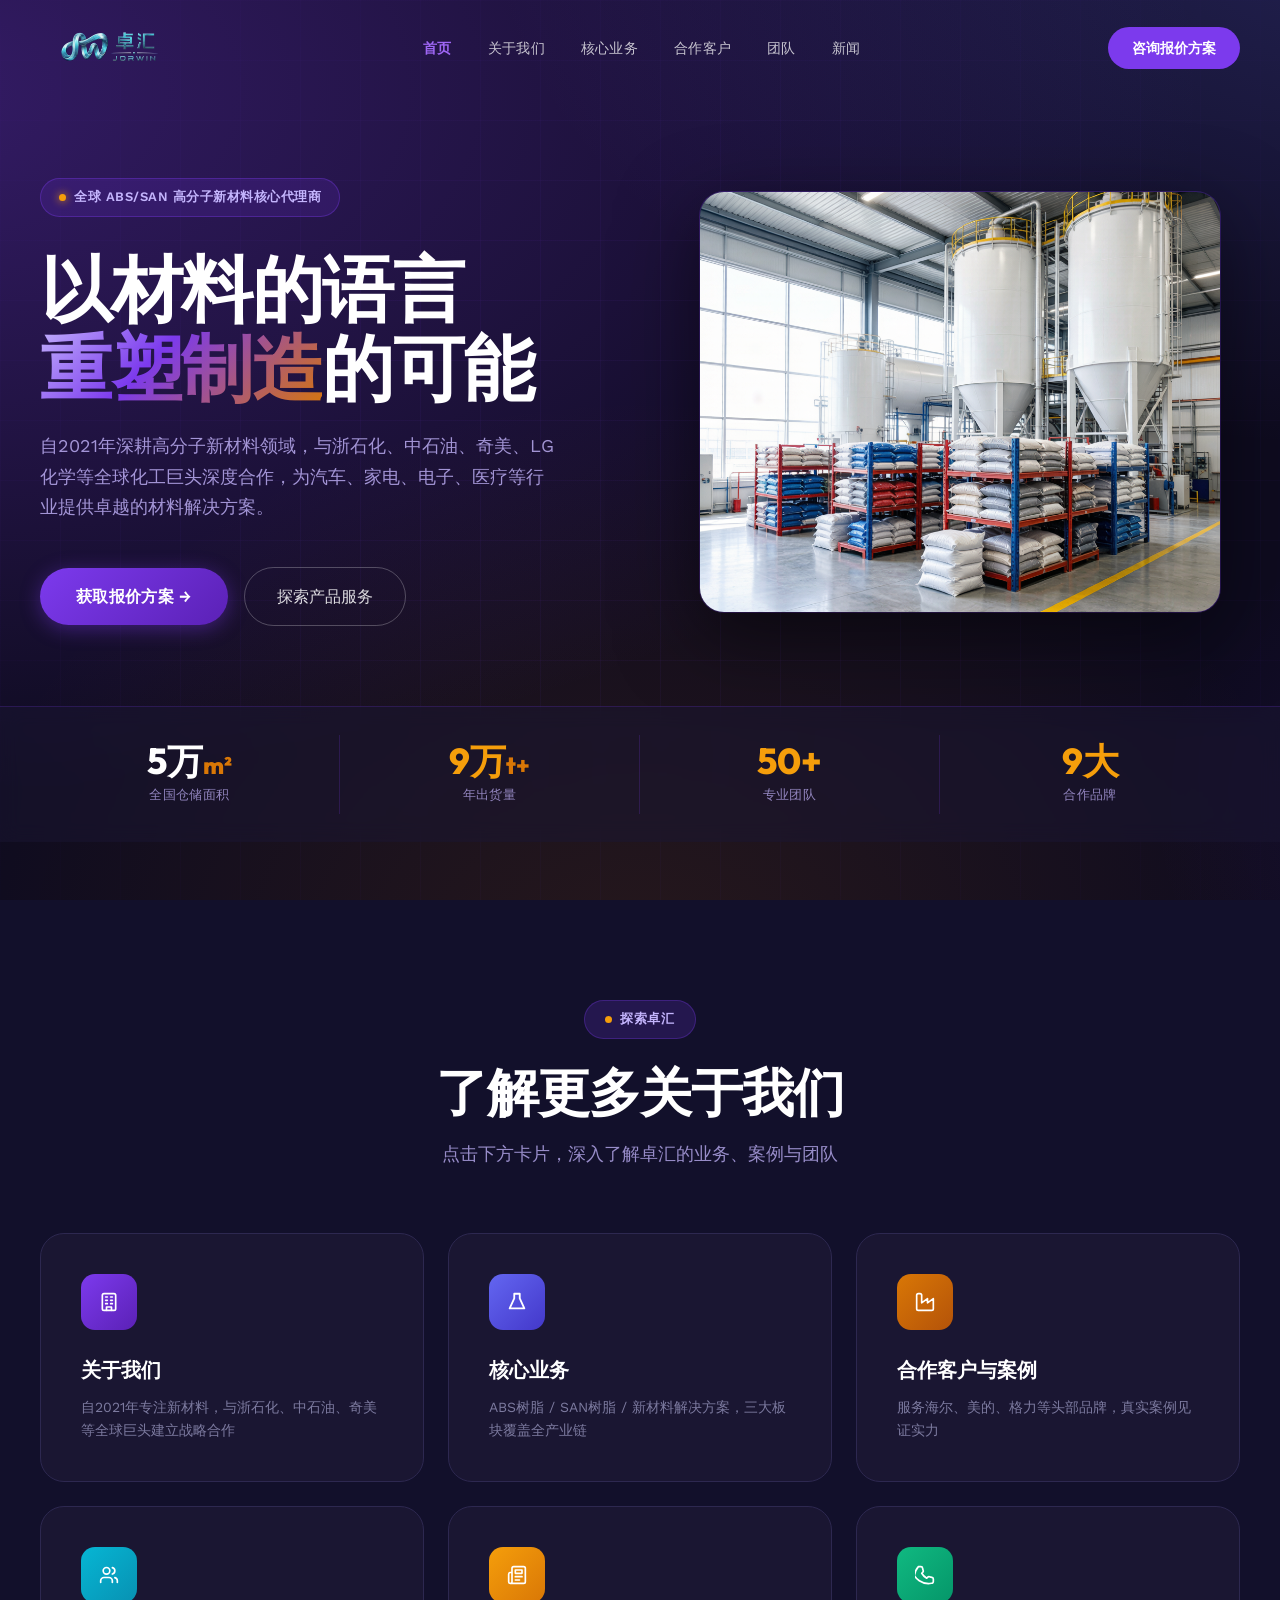
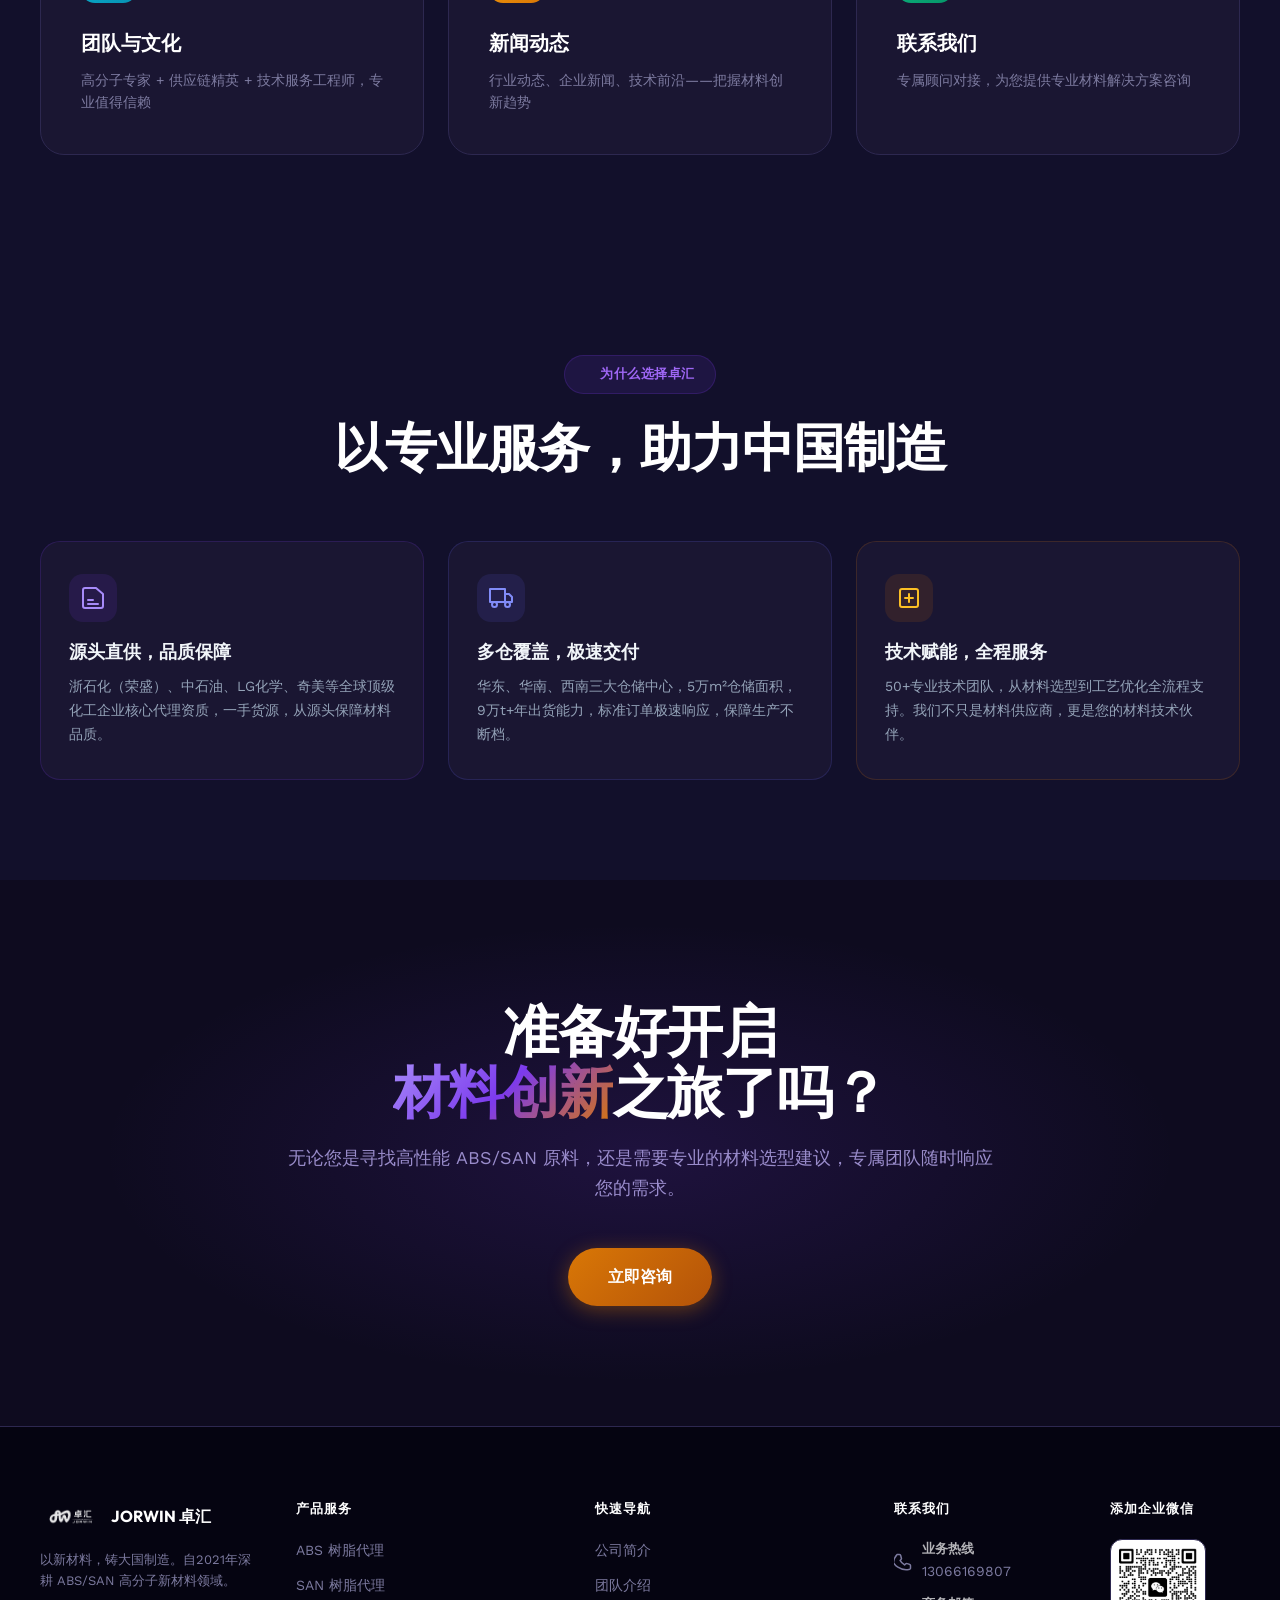
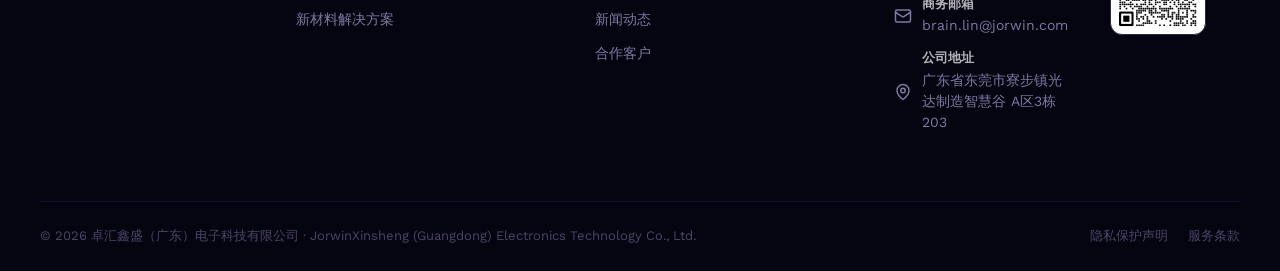
==== commit 2012665e: "fix: 首页核心亮点区改为深色玻璃态卡片，与首页整体深色风格统一" ====
--- a/index.html
+++ b/index.html
@@ -140,28 +140,32 @@
 </section>
 
 <!-- ══════════════ 核心亮点速览 ══════════════ -->
-<section class="explore-section" style="background:#FAF5FF;">
+<section style="background:var(--dark-section);padding:100px 0;position:relative;">
   <div class="container">
     <div class="section-header centered fade-up">
-      <div class="section-badge badge-light"><span class="dot"></span>为什么选择卓汇</div>
-      <h2 class="section-headline" style="color:var(--text-dark,#0F172A);">以专业服务，助力中国制造</h2>
+      <div class="section-badge" style="background:rgba(124,58,237,0.12);color:var(--purple-light,#C4B5FD);border:1px solid rgba(124,58,237,0.2);"><span class="dot"></span>为什么选择卓汇</div>
+      <h2 class="section-headline" style="color:var(--text-white,#F8FAFC);">以专业服务，助力中国制造</h2>
     </div>
     <div class="home-highlights fade-up" style="display:grid;grid-template-columns:repeat(auto-fit,minmax(280px,1fr));gap:24px;margin-top:40px;">
-      <div style="background:#FFFFFF;border:1px solid #EDE9FE;border-radius:20px;padding:32px 28px;box-shadow:0 2px 12px rgba(124,58,237,0.06);">
-        <div style="width:48px;height:48px;background:rgba(124,58,237,0.08);border-radius:14px;display:flex;align-items:center;justify-content:center;margin-bottom:16px;"><svg width="24" height="24" viewBox="0 0 24 24" fill="none" stroke="#7C3AED" stroke-width="2" stroke-linecap="round" stroke-linejoin="round"><path d="M2 20a2 2 0 0 0 2 2h16a2 2 0 0 0 2-2V8l-7-6H4a2 2 0 0 0-2 2v16z"/><path d="M17 18H7"/><path d="M12 14H7"/></svg></div>
-        <h3 style="font-family:'Outfit',sans-serif;font-size:18px;font-weight:700;color:#0F172A;margin-bottom:8px;">源头直供，品质保障</h3>
-        <p style="font-size:14px;color:#475569;line-height:1.7;">浙石化（荣盛）、中石油、LG化学、奇美等全球顶级化工企业核心代理资质，一手货源，从源头保障材料品质。</p>
-      </div>
-      <div style="background:#FFFFFF;border:1px solid #EDE9FE;border-radius:20px;padding:32px 28px;box-shadow:0 2px 12px rgba(124,58,237,0.06);">
-        <div style="width:48px;height:48px;background:rgba(99,102,241,0.08);border-radius:14px;display:flex;align-items:center;justify-content:center;margin-bottom:16px;"><svg width="24" height="24" viewBox="0 0 24 24" fill="none" stroke="#6366F1" stroke-width="2" stroke-linecap="round" stroke-linejoin="round"><rect x="1" y="3" width="15" height="13"/><polygon points="16 8 20 8 23 11 23 16 16 16 16 8"/><circle cx="5.5" cy="18.5" r="2.5"/><circle cx="18.5" cy="18.5" r="2.5"/></svg></div>
-        <h3 style="font-family:'Outfit',sans-serif;font-size:18px;font-weight:700;color:#0F172A;margin-bottom:8px;">多仓覆盖，极速交付</h3>
-        <p style="font-size:14px;color:#475569;line-height:1.7;">华东、华南、西南三大仓储中心，5万m²仓储面积，9万t+年出货能力，标准订单极速响应，保障生产不断档。</p>
-      </div>
-      <div style="background:#FFFFFF;border:1px solid #EDE9FE;border-radius:20px;padding:32px 28px;box-shadow:0 2px 12px rgba(217,119,6,0.06);">
-        <div style="width:48px;height:48px;background:rgba(217,119,6,0.08);border-radius:14px;display:flex;align-items:center;justify-content:center;margin-bottom:16px;"><svg width="24" height="24" viewBox="0 0 24 24" fill="none" stroke="#D97706" stroke-width="2" stroke-linecap="round" stroke-linejoin="round"><path d="M19 3H5c-1.1 0-2 .9-2 2v14c0 1.1.9 2 2 2h14c1.1 0 2-.9 2-2V5c0-1.1-.9-2-2-2z"/><path d="M12 8v8"/><path d="M8 12h8"/></svg></div>
-        <h3 style="font-family:'Outfit',sans-serif;font-size:18px;font-weight:700;color:#0F172A;margin-bottom:8px;">技术赋能，全程服务</h3>
-        <p style="font-size:14px;color:#475569;line-height:1.7;">50+专业技术团队，从材料选型到工艺优化全流程支持。我们不只是材料供应商，更是您的材料技术伙伴。</p>
-      </div>
+
+      <div style="background:var(--dark-card,#1A1632);border:1px solid rgba(124,58,237,0.18);border-radius:20px;padding:32px 28px;backdrop-filter:blur(12px);-webkit-backdrop-filter:blur(12px);">
+        <div style="width:48px;height:48px;background:rgba(124,58,237,0.12);border-radius:14px;display:flex;align-items:center;justify-content:center;margin-bottom:16px;"><svg width="24" height="24" viewBox="0 0 24 24" fill="none" stroke="#A78BFA" stroke-width="2" stroke-linecap="round" stroke-linejoin="round"><path d="M2 20a2 2 0 0 0 2 2h16a2 2 0 0 0 2-2V8l-7-6H4a2 2 0 0 0-2 2v16z"/><path d="M17 18H7"/><path d="M12 14H7"/></svg></div>
+        <h3 style="font-family:Outfit,sans-serif;font-size:18px;font-weight:700;color:#F1F5F9;margin-bottom:8px;">源头直供，品质保障</h3>
+        <p style="font-size:14px;color:#94A3B8;line-height:1.7;">浙石化（荣盛）、中石油、LG化学、奇美等全球顶级化工企业核心代理资质，一手货源，从源头保障材料品质。</p>
+      </div>
+
+      <div style="background:var(--dark-card,#1A1632);border:1px solid rgba(99,102,241,0.18);border-radius:20px;padding:32px 28px;backdrop-filter:blur(12px);-webkit-backdrop-filter:blur(12px);">
+        <div style="width:48px;height:48px;background:rgba(99,102,241,0.12);border-radius:14px;display:flex;align-items:center;justify-content:center;margin-bottom:16px;"><svg width="24" height="24" viewBox="0 0 24 24" fill="none" stroke="#818CF8" stroke-width="2" stroke-linecap="round" stroke-linejoin="round"><rect x="1" y="3" width="15" height="13"/><polygon points="16 8 20 8 23 11 23 16 16 16 16 8"/><circle cx="5.5" cy="18.5" r="2.5"/><circle cx="18.5" cy="18.5" r="2.5"/></svg></div>
+        <h3 style="font-family:Outfit,sans-serif;font-size:18px;font-weight:700;color:#F1F5F9;margin-bottom:8px;">多仓覆盖，极速交付</h3>
+        <p style="font-size:14px;color:#94A3B8;line-height:1.7;">华东、华南、西南三大仓储中心，5万m²仓储面积，9万t+年出货能力，标准订单极速响应，保障生产不断档。</p>
+      </div>
+
+      <div style="background:var(--dark-card,#1A1632);border:1px solid rgba(217,119,6,0.18);border-radius:20px;padding:32px 28px;backdrop-filter:blur(12px);-webkit-backdrop-filter:blur(12px);">
+        <div style="width:48px;height:48px;background:rgba(217,119,6,0.12);border-radius:14px;display:flex;align-items:center;justify-content:center;margin-bottom:16px;"><svg width="24" height="24" viewBox="0 0 24 24" fill="none" stroke="#FBBF24" stroke-width="2" stroke-linecap="round" stroke-linejoin="round"><path d="M19 3H5c-1.1 0-2 .9-2 2v14c0 1.1.9 2 2 2h14c1.1 0 2-.9 2-2V5c0-1.1-.9-2-2-2z"/><path d="M12 8v8"/><path d="M8 12h8"/></svg></div>
+        <h3 style="font-family:Outfit,sans-serif;font-size:18px;font-weight:700;color:#F1F5F9;margin-bottom:8px;">技术赋能，全程服务</h3>
+        <p style="font-size:14px;color:#94A3B8;line-height:1.7;">50+专业技术团队，从材料选型到工艺优化全流程支持。我们不只是材料供应商，更是您的材料技术伙伴。</p>
+      </div>
+
     </div>
   </div>
 </section>
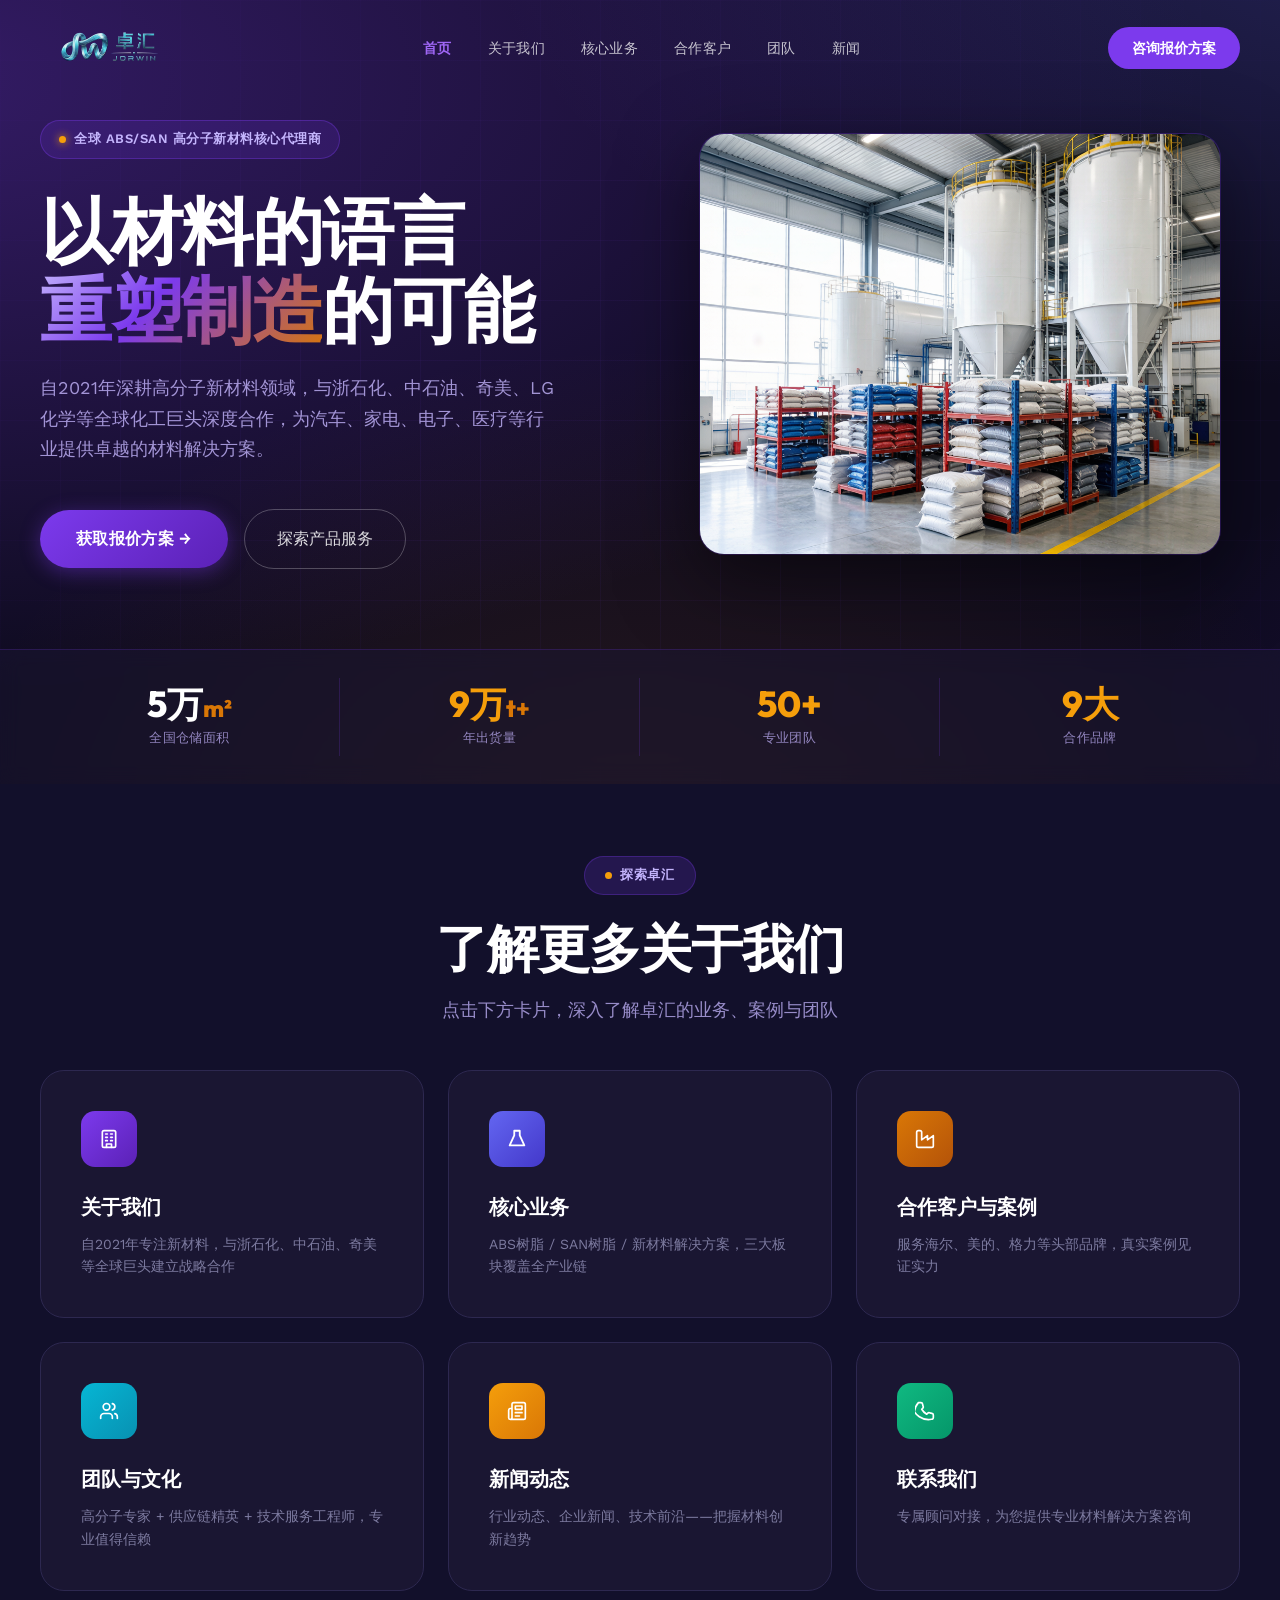
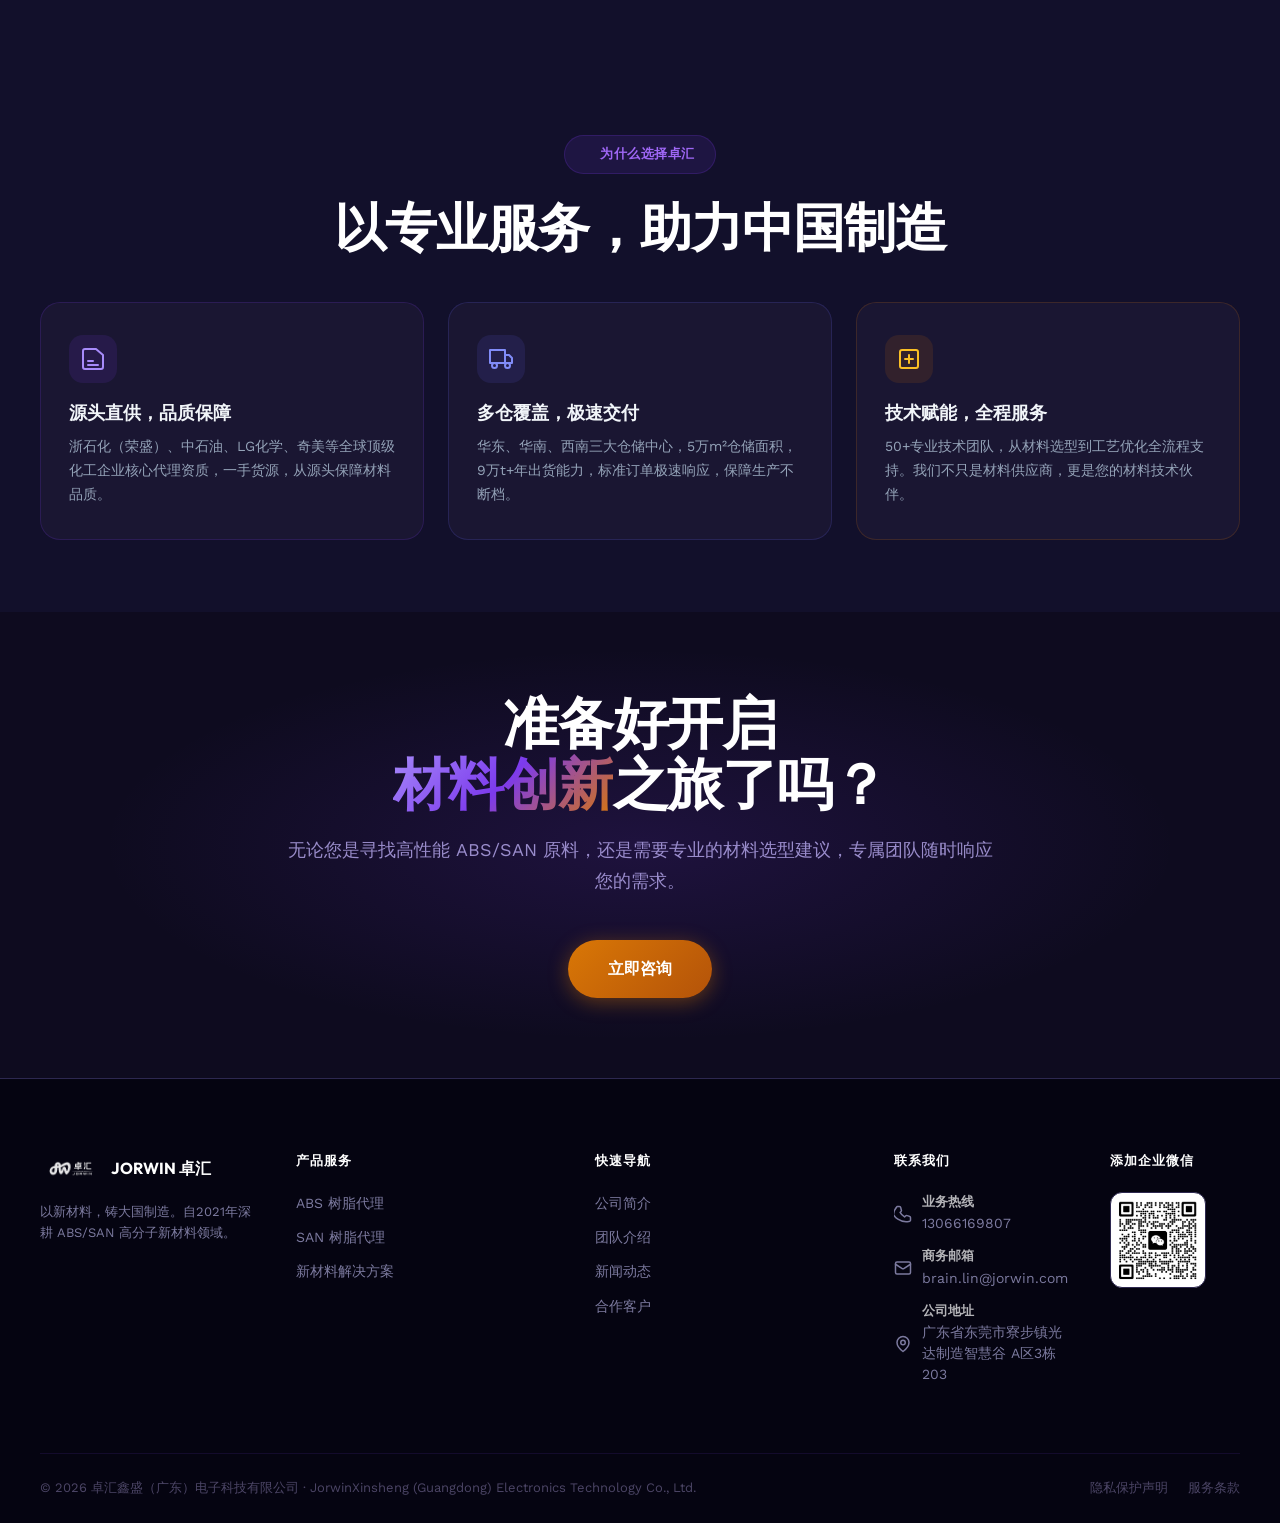
==== commit 6c0d1744: "UI优化：板块间距压缩、Hero高度修复、亮点卡片悬浮效果、时间线年份居中" ====
--- a/index.html
+++ b/index.html
@@ -140,7 +140,7 @@
 </section>
 
 <!-- ══════════════ 核心亮点速览 ══════════════ -->
-<section style="background:var(--dark-section);padding:100px 0;position:relative;">
+<section style="background:var(--dark-section);padding:72px 0;position:relative;">
   <div class="container">
     <div class="section-header centered fade-up">
       <div class="section-badge" style="background:rgba(124,58,237,0.12);color:var(--purple-light,#C4B5FD);border:1px solid rgba(124,58,237,0.2);"><span class="dot"></span>为什么选择卓汇</div>
--- a/style.css
+++ b/style.css
@@ -240,10 +240,6 @@
 /* ── Hero 区域 ── */
 .hero {
   position: relative;
-  min-height: 100vh;
-  display: flex;
-  flex-direction: column;
-  justify-content: center;
   overflow: hidden;
   background: var(--dark-bg);
 }
@@ -689,7 +685,7 @@
 }
 
 .section-header {
-  margin-bottom: 64px;
+  margin-bottom: 44px;
 }
 
 .section-header.centered {
@@ -1277,7 +1273,7 @@
 /* ── CTA 区域 ── */
 .cta {
   background: var(--dark-bg);
-  padding: 120px 0;
+  padding: 80px 0;
   position: relative;
   overflow: hidden;
 }
@@ -1832,7 +1828,7 @@
 /* ── 探索卡片（首页链接卡片）── */
 .explore-section {
   background: var(--dark-section);
-  padding: 100px 0;
+  padding: 72px 0;
   position: relative;
 }
 
@@ -1899,6 +1895,23 @@
 /* ── Explore icon SVG override ── */
 .explore-icon svg {
   color: #fff;
+}
+
+/* ── 核心亮点卡片 Hover 浮起效果 ── */
+.home-highlights > div {
+  transition: all 0.35s cubic-bezier(0.4, 0, 0.2, 1);
+}
+.home-highlights > div:hover {
+  transform: translateY(-6px);
+}
+.home-highlights > div:nth-child(1):hover {
+  box-shadow: 0 8px 32px rgba(124, 58, 237, 0.28), 0 0 0 1px rgba(124, 58, 237, 0.4);
+}
+.home-highlights > div:nth-child(2):hover {
+  box-shadow: 0 8px 32px rgba(99, 102, 241, 0.28), 0 0 0 1px rgba(99, 102, 241, 0.4);
+}
+.home-highlights > div:nth-child(3):hover {
+  box-shadow: 0 8px 32px rgba(217, 119, 6, 0.22), 0 0 0 1px rgba(217, 119, 6, 0.4);
 }
 
 /* ── Resource card icons (business.html) ── */
@@ -2316,9 +2329,9 @@
   letter-spacing: 0.5px;
 }
 
-/* 卡片 — 50% 宽度减去节点列一半 */
+/* 卡片 — 50% 宽度减去节点列一半 + 间距 */
 .ta-card {
-  width: calc(50% - 85px);
+  width: calc(50% - 75px);
   background: var(--dark-card);
   border: 1px solid var(--dark-border);
   border-radius: 14px;
